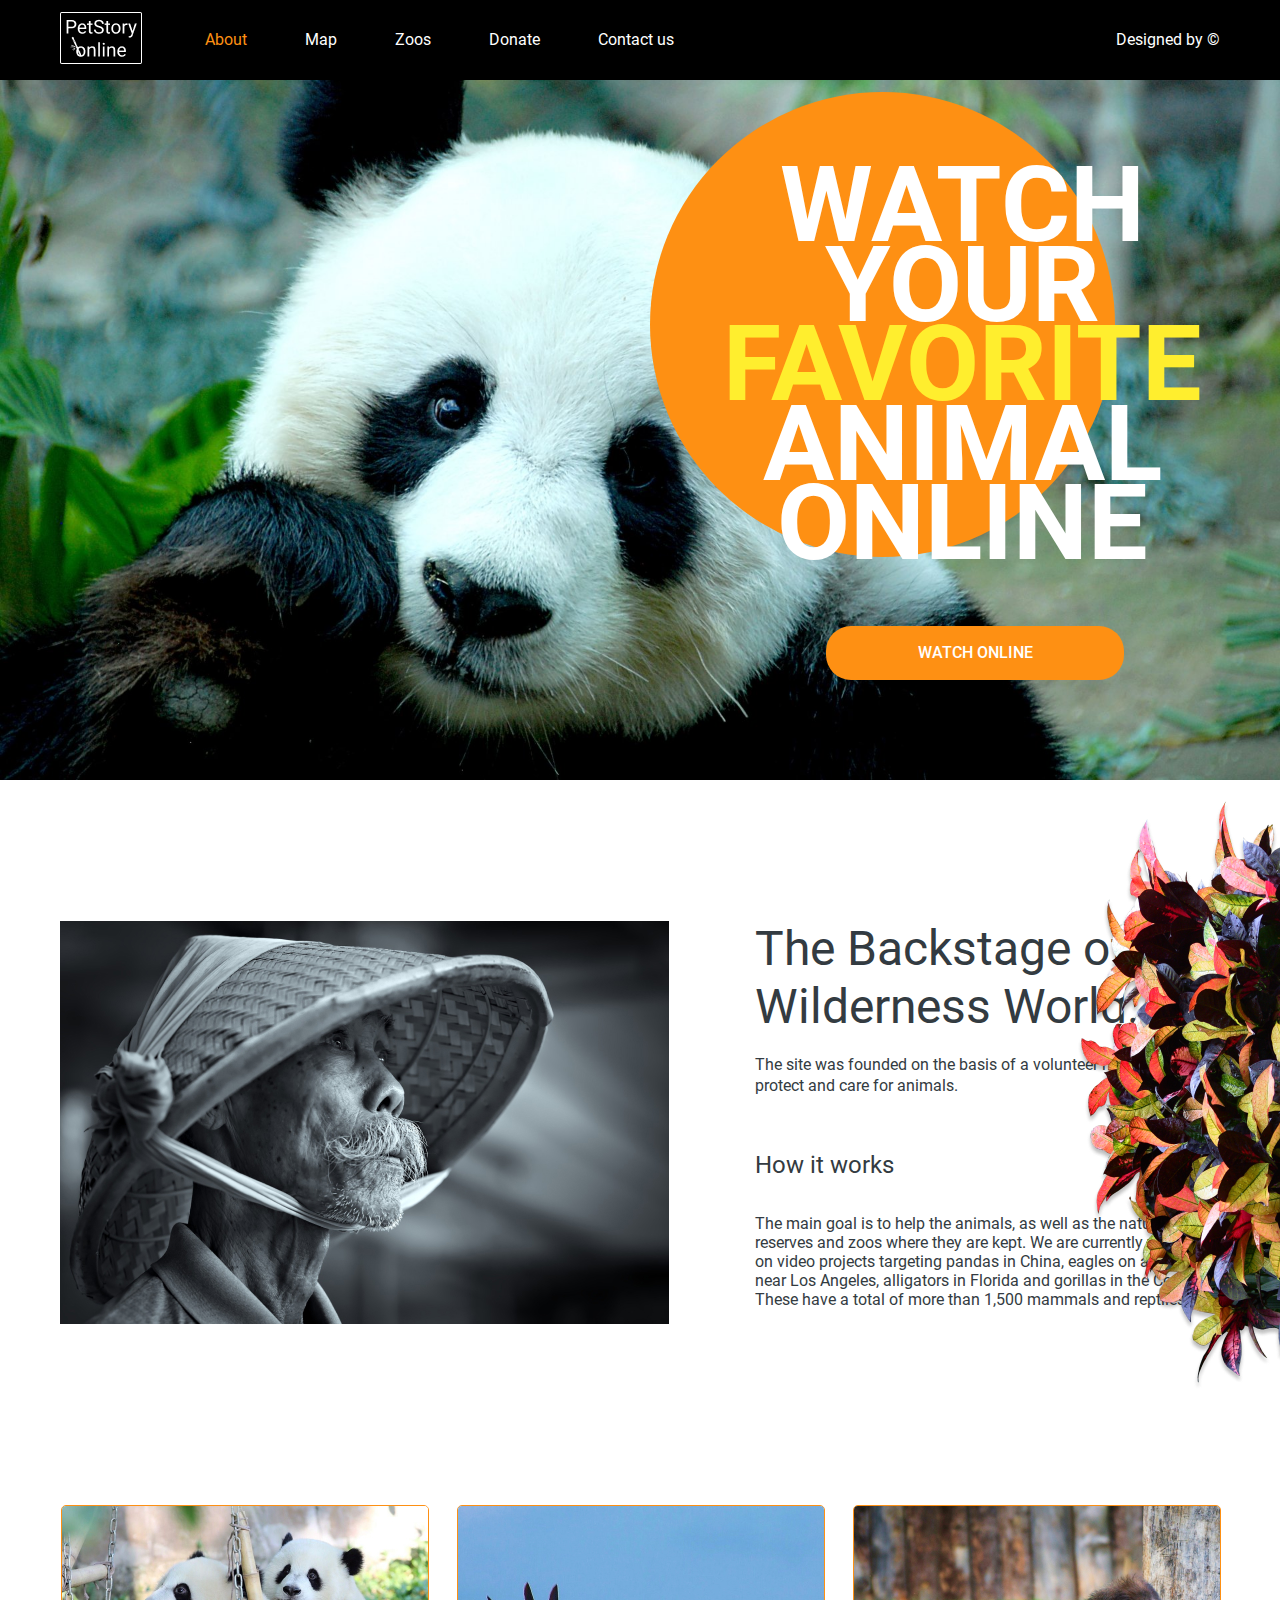
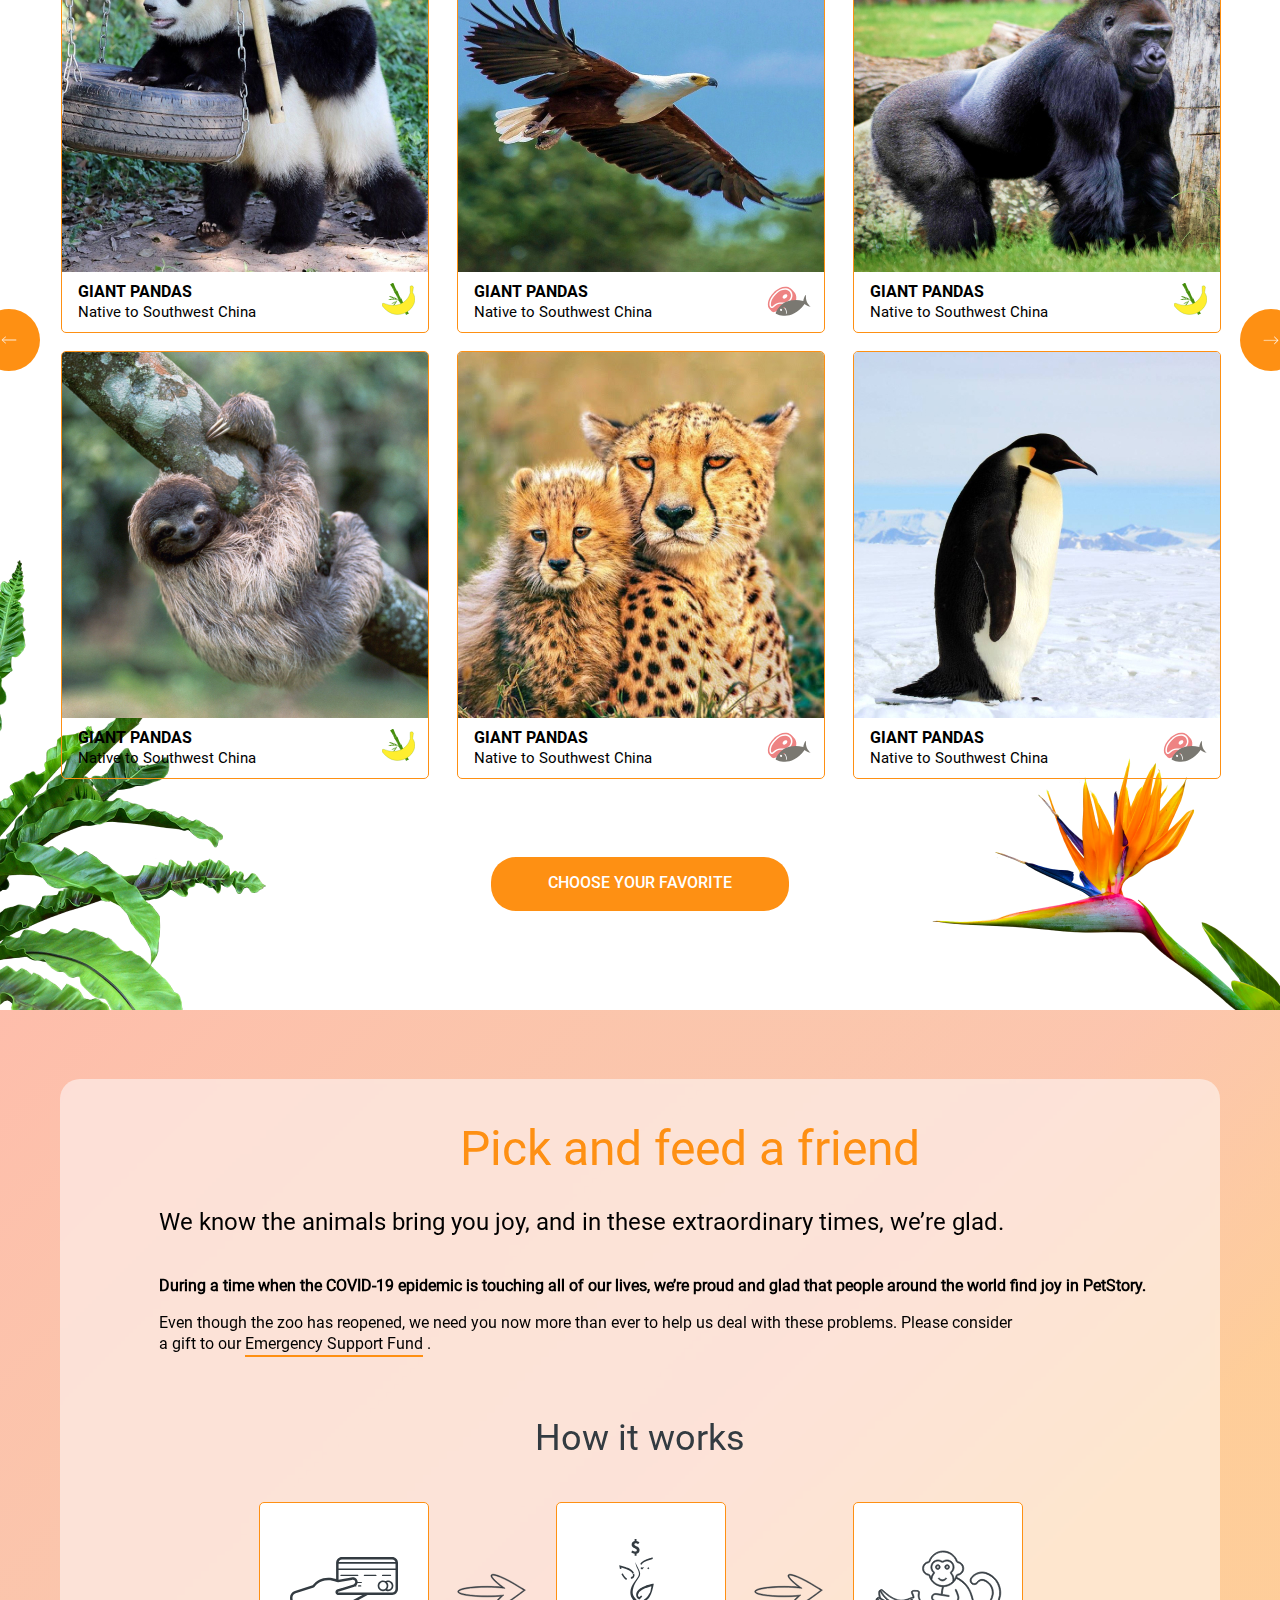
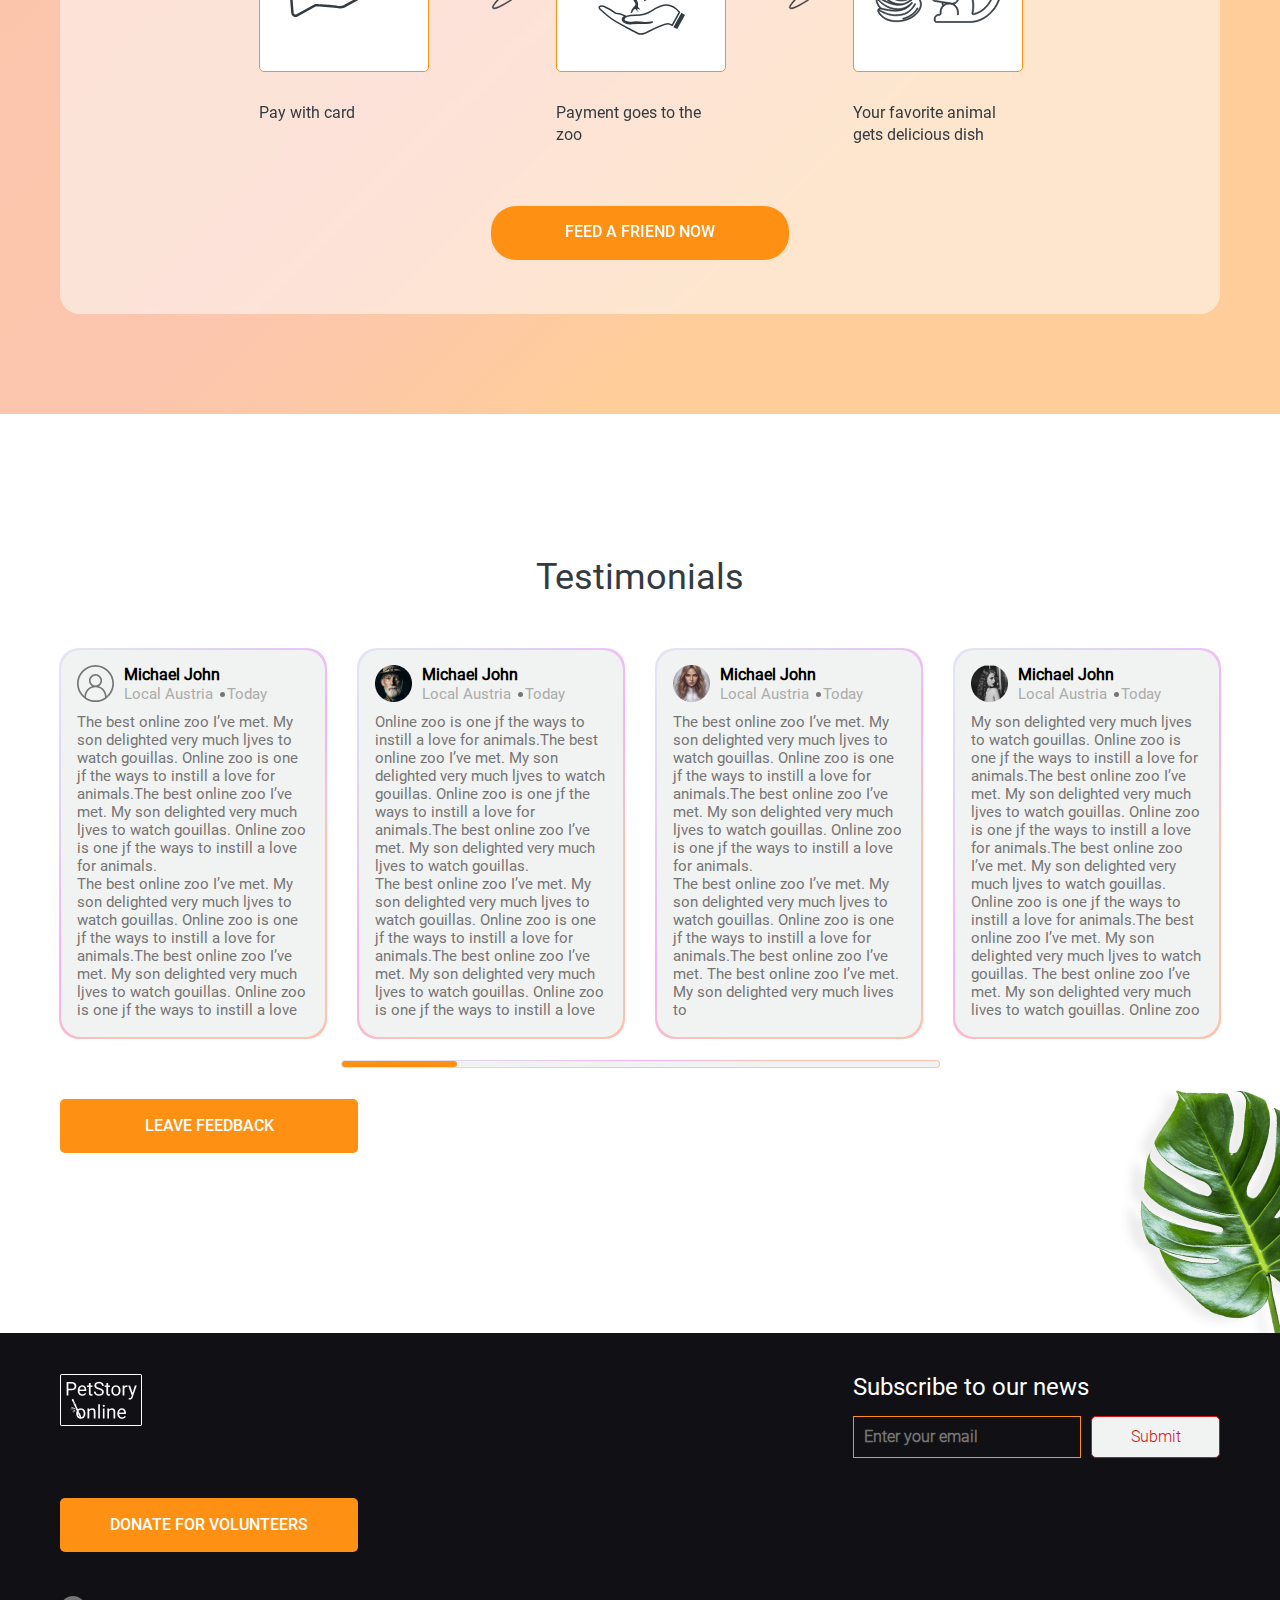
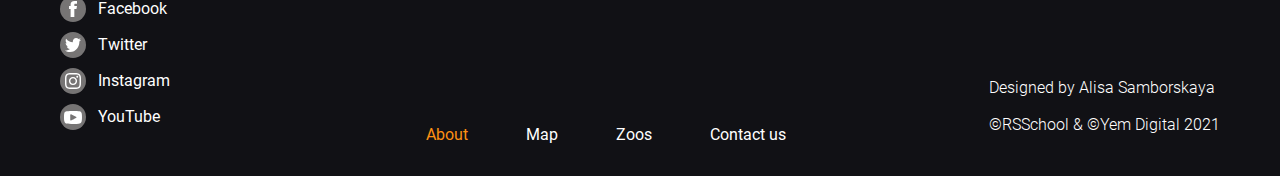
==== pages/main/index.html @ cd7fceb7 "feat: add donate page" ====
<!DOCTYPE html>
<html lang="en">
  <head>
    <meta charset="UTF-8" />
    <meta http-equiv="X-UA-Compatible" content="IE=edge" />
    <meta name="viewport" content="width=device-width, initial-scale=1.0" />
    <link rel="stylesheet" href="styles.css" />
    <link rel="icon" href="../../assets/icons/favicon.svg" />
    <title>Online Zoo</title>
  </head>
  <body>
    <header class="header">
      <div class="container header-container">
        <div class="logo">
          <a href="#">
            <img src="../../assets/icons/logo.png" alt="logo" />
          </a>
        </div>
        <nav class="nav">
          <ul class="nav-list">
            <li><a href="#" class="nav-link active-link">About</a></li>
            <li><a href="#" class="nav-link">Map</a></li>
            <li><a href="#" class="nav-link">Zoos</a></li>
            <li><a href="../donate/donate.html" class="nav-link">Donate</a></li>
            <li><a href="#" class="nav-link">Contact us</a></li>
          </ul>
        </nav>
        <div class="credits">Designed by ©</div>
      </div>
    </header>
    <main>
      <section class="intro-section">
        <div class="container intro-container">
          <div class="intro-block">
            <div class="intro-content">
              <div class="intro-circle"></div>
              <div class="intro-text">
                <h1 class="intro-h1">
                  watch your <span class="h1-span">favorite</span> animal online
                </h1>
              </div>
            </div>
            <button class="button round-button watch-button">
              watch online
            </button>
          </div>
        </div>
      </section>
      <section class="info-section">
        <img
          src="../../assets/images/backstage-flower-top-right.png"
          alt="flower"
          class="backstage-flower-top"
        />
        <img
          src="../../assets/images/backstage-flower-bot-left.png"
          alt="flower"
          class="backstage-flower-bot-l"
        />
        <img
          src="../../assets/images/backstage-flower-bot-right.png"
          alt="flower"
          class="backstage-flower-bot-r"
        />
        <div class="container info-container">
          <div class="backstage">
            <img
              src="../../assets/images/backstage-image.jpg"
              alt="old man"
              class="backstage-image"
            />
            <div class="backstage-text-block">
              <h2 class="backstage-h2">
                The Backstage of the Wilderness World.
              </h2>
              <p class="backstage-text">
                The site was founded on the basis of a volunteer movement to
                protect and care for animals.
              </p>
              <h3 class="backstage-h3">How it works</h3>
              <p>
                The main goal is to help the animals, as well as the nature
                reserves and zoos where they are kept. We are currently working
                on video projects targeting pandas in China, eagles on an island
                near Los Angeles, alligators in Florida and gorillas in the
                Congo. These have a total of more than 1,500 mammals and
                reptiles.
              </p>
            </div>
          </div>
          <div class="animals">
            <button class="button arrow-button arrow-left">
              <img
                src="../../assets/icons/arrow.svg"
                alt="arrow"
                class="arrow-icon"
              />
            </button>
            <button class="button arrow-button arrow-right">
              <img
                src="../../assets/icons/arrow.svg"
                alt="arrow"
                class="arrow-icon arrow-icon-reversed"
              />
            </button>
            <div class="animals-cards">
              <div class="animal-card">
                <img
                  src="../../assets/images/animals-pandas.jpg"
                  alt="pandas"
                  class="animal-card-image"
                />
                <div class="animal-card-content">
                  <div class="card-text">
                    <h4 class="card-h4">giant pandas</h4>
                    <p class="card-p">Native to Southwest China</p>
                  </div>
                  <img
                    src="../../assets/icons/banana-bamboo-icon.svg"
                    alt="banana icon"
                    class="card-icon"
                  />
                </div>
              </div>
              <div class="animal-card">
                <img
                  src="../../assets/images/animals-eagles.jpg"
                  alt="pandas"
                  class="animal-card-image"
                />
                <div class="animal-card-content">
                  <div class="card-text">
                    <h4 class="card-h4">giant pandas</h4>
                    <p class="card-p">Native to Southwest China</p>
                  </div>
                  <img
                    src="../../assets/icons/meet-fish-icon.svg"
                    alt="banana icon"
                    class="card-icon"
                  />
                </div>
              </div>
              <div class="animal-card">
                <img
                  src="../../assets/images/animals-gorillas.jpg"
                  alt="pandas"
                  class="animal-card-image"
                />
                <div class="animal-card-content">
                  <div class="card-text">
                    <h4 class="card-h4">giant pandas</h4>
                    <p class="card-p">Native to Southwest China</p>
                  </div>
                  <img
                    src="../../assets/icons/banana-bamboo-icon.svg"
                    alt="banana icon"
                    class="card-icon"
                  />
                </div>
              </div>
              <div class="animal-card">
                <img
                  src="../../assets/images/animals-sloth.jpg"
                  alt="pandas"
                  class="animal-card-image"
                />
                <div class="animal-card-content">
                  <div class="card-text">
                    <h4 class="card-h4">giant pandas</h4>
                    <p class="card-p">Native to Southwest China</p>
                  </div>
                  <img
                    src="../../assets/icons/banana-bamboo-icon.svg"
                    alt="banana icon"
                    class="card-icon"
                  />
                </div>
              </div>
              <div class="animal-card">
                <img
                  src="../../assets/images/animals-cheetahs.jpg"
                  alt="pandas"
                  class="animal-card-image"
                />
                <div class="animal-card-content">
                  <div class="card-text">
                    <h4 class="card-h4">giant pandas</h4>
                    <p class="card-p">Native to Southwest China</p>
                  </div>
                  <img
                    src="../../assets/icons/meet-fish-icon.svg"
                    alt="banana icon"
                    class="card-icon"
                  />
                </div>
              </div>
              <div class="animal-card">
                <img
                  src="../../assets/images/animals-penguins.jpg"
                  alt="pandas"
                  class="animal-card-image"
                />
                <div class="animal-card-content">
                  <div class="card-text">
                    <h4 class="card-h4">giant pandas</h4>
                    <p class="card-p">Native to Southwest China</p>
                  </div>
                  <img
                    src="../../assets/icons/meet-fish-icon.svg"
                    alt="banana icon"
                    class="card-icon"
                  />
                </div>
              </div>
            </div>
            <button class="button round-button">choose your favorite</button>
          </div>
        </div>
      </section>
      <section class="friend-section">
        <div class="container friend-container">
          <div class="friend-text-block">
            <h2 class="friend-h2">Pick and feed a friend</h2>
            <h3 class="friend-h4">
              We know the animals bring you joy, and in these extraordinary
              times, we’re glad.
            </h3>
            <p class="friend-p-bold">
              During a time when the COVID-19 epidemic is touching all of our
              lives, we’re proud and glad that people around the world find joy
              in PetStory.
            </p>
            <p class="friend-p">
              Even though the zoo has reopened, we need you now more than ever
              to help us deal with these problems. Please consider a gift to our
              <a href="../donate/donate.html" class="fund-link"
                ><span class="underline">Emergency Support Fund</span></a
              >
              .
            </p>
          </div>
          <div class="friend-works-block">
            <h3 class="friend-h3">How it works</h3>
            <div class="payment-cards">
              <div class="payment-card">
                <div class="icon-block">
                  <img
                    src="../../assets/icons/card-icon.svg"
                    alt="hand"
                    class="payment-icon"
                  />
                </div>
                <p class="payment-card-title">Pay with card</p>
              </div>
              <img
                src="../../assets/icons/payment-arrow.svg"
                alt="arrow"
                class="payment-arrow"
              />
              <div class="payment-card">
                <div class="icon-block">
                  <img
                    src="../../assets/icons/hand-icon.svg"
                    alt="hand"
                    class="payment-icon"
                  />
                </div>
                <p class="payment-card-title">Payment goes to the zoo</p>
              </div>
              <img
                src="../../assets/icons/payment-arrow.svg"
                alt="arrow"
                class="payment-arrow"
              />
              <div class="payment-card">
                <div class="icon-block">
                  <img
                    src="../../assets/icons/monkey-icon.svg"
                    alt="hand"
                    class="payment-icon"
                  />
                </div>
                <p class="payment-card-title">
                  Your favorite animal gets delicious dish
                </p>
              </div>
            </div>
            <a href="../donate/donate.html">
              <button class="button round-button friend-button">
                Feed a friend now
              </button>
            </a>
          </div>
        </div>
      </section>
      <section class="testimonials-section">
        <img src="../../assets/images/leave.png" alt="leave" class="leave-bg" />
        <div class="container testimonials-container">
          <h3 class="testimonials-h3">Testimonials</h3>
          <div class="testimonials-content">
            <div class="testimonials-cards">
              <div class="testimonial-card">
                <div class="card-inner-block">
                  <div class="card-title">
                    <img
                      src="../../assets/icons/user-icon.svg"
                      alt="user"
                      class="user-avatar"
                    />
                    <div class="user-info">
                      <h4 class="user-name">Michael John</h4>
                      <p class="user-desc">
                        Local Austria
                        <span class="dot"></span>
                        Today
                      </p>
                    </div>
                  </div>
                  <div class="user-text">
                    <p>
                      The best online zoo I’ve met. My son delighted very much
                      ljves to watch gouillas. Online zoo is one jf the ways to
                      instill a love for animals.The best online zoo I’ve met.
                      My son delighted very much ljves to watch gouillas. Online
                      zoo is one jf the ways to instill a love for animals.
                    </p>
                    <p>
                      The best online zoo I’ve met. My son delighted very much
                      ljves to watch gouillas. Online zoo is one jf the ways to
                      instill a love for animals.The best online zoo I’ve met.
                      My son delighted very much ljves to watch gouillas. Online
                      zoo is one jf the ways to instill a love
                    </p>
                  </div>
                </div>
              </div>
              <div class="testimonial-card">
                <div class="card-inner-block">
                  <div class="card-title">
                    <img
                      src="../../assets/images/user1.png"
                      alt="user"
                      class="user-avatar"
                    />
                    <div class="user-info">
                      <h4 class="user-name">Michael John</h4>
                      <p class="user-desc">
                        Local Austria
                        <span class="dot"></span>
                        Today
                      </p>
                    </div>
                  </div>
                  <div class="user-text">
                    <p>
                      Online zoo is one jf the ways to instill a love for
                      animals.The best online zoo I’ve met. My son delighted
                      very much ljves to watch gouillas. Online zoo is one jf
                      the ways to instill a love for animals.The best online zoo
                      I’ve met. My son delighted very much ljves to watch
                      gouillas.
                    </p>
                    <p>
                      The best online zoo I’ve met. My son delighted very much
                      ljves to watch gouillas. Online zoo is one jf the ways to
                      instill a love for animals.The best online zoo I’ve met.
                      My son delighted very much ljves to watch gouillas. Online
                      zoo is one jf the ways to instill a love
                    </p>
                  </div>
                </div>
              </div>
              <div class="testimonial-card">
                <div class="card-inner-block">
                  <div class="card-title">
                    <img
                      src="../../assets/images/user2.png"
                      alt="user"
                      class="user-avatar"
                    />
                    <div class="user-info">
                      <h4 class="user-name">Michael John</h4>
                      <p class="user-desc">
                        Local Austria
                        <span class="dot"></span>
                        Today
                      </p>
                    </div>
                  </div>
                  <div class="user-text">
                    <p>
                      The best online zoo I’ve met. My son delighted very much
                      ljves to watch gouillas. Online zoo is one jf the ways to
                      instill a love for animals.The best online zoo I’ve met.
                      My son delighted very much ljves to watch gouillas. Online
                      zoo is one jf the ways to instill a love for animals.
                    </p>
                    <p>
                      The best online zoo I’ve met. My son delighted very much
                      ljves to watch gouillas. Online zoo is one jf the ways to
                      instill a love for animals.The best online zoo I’ve met.
                      The best online zoo I’ve met. My son delighted very much
                      lives to
                    </p>
                  </div>
                </div>
              </div>
              <div class="testimonial-card">
                <div class="card-inner-block">
                  <div class="card-title">
                    <img
                      src="../../assets/images/user3.png"
                      alt="user"
                      class="user-avatar"
                    />
                    <div class="user-info">
                      <h4 class="user-name">Michael John</h4>
                      <p class="user-desc">
                        Local Austria
                        <span class="dot"></span>
                        Today
                      </p>
                    </div>
                  </div>
                  <div class="user-text">
                    <p>
                      My son delighted very much ljves to watch gouillas. Online
                      zoo is one jf the ways to instill a love for animals.The
                      best online zoo I’ve met. My son delighted very much ljves
                      to watch gouillas. Online zoo is one jf the ways to
                      instill a love for animals.The best online zoo I’ve met.
                      My son delighted very much ljves to watch gouillas. Online
                      zoo is one jf the ways to instill a love for animals.The
                      best online zoo I’ve met. My son delighted very much ljves
                      to watch gouillas. The best online zoo I’ve met. My son
                      delighted very much lives to watch gouillas. Online zoo
                    </p>
                  </div>
                </div>
              </div>
            </div>
            <div class="scroller">
              <div class="inner-scroller">
                <div class="pointer"></div>
              </div>
            </div>
            <button class="button button-square feedback-button">
              leave feedback
            </button>
          </div>
        </div>
      </section>
    </main>
    <footer class="footer">
      <div class="container footer-container">
        <div class="left">
          <div class="logo footer-logo">
            <a href="#">
              <img src="../../assets/icons/logo.png" alt="logo" />
            </a>
          </div>
          <a href="../donate/donate.html">
            <button class="button button-square donate-button">
              donate for volunteers
            </button>
          </a>
          <ul class="socials-list">
            <li>
              <a href="http://facebook.com" class="socials-link">
                <div class="icon-circle">
                  <img
                    src="../../assets/icons/fb-icon.svg"
                    alt="socials"
                    class="socials-icon"
                  />
                </div>
                Facebook
              </a>
            </li>
            <li>
              <a href="http://twitter.com" class="socials-link">
                <div class="icon-circle">
                  <img
                    src="../../assets/icons/twitter-icon.svg"
                    alt="socials"
                    class="socials-icon"
                  />
                </div>
                Twitter
              </a>
            </li>
            <li>
              <a href="http://instagram.com" class="socials-link">
                <div class="icon-circle">
                  <img
                    src="../../assets/icons/inst-icon.svg"
                    alt="socials"
                    class="socials-icon"
                  />
                </div>
                Instagram
              </a>
            </li>
            <li>
              <a href="http://youtube.com" class="socials-link">
                <div class="icon-circle">
                  <img
                    src="../../assets/icons/yt-icon.svg"
                    alt="socials"
                    class="socials-icon"
                  />
                </div>
                YouTube
              </a>
            </li>
          </ul>
        </div>
        <div class="center">
          <nav class="nav nav-footer">
            <ul class="nav-list nav-list-footer">
              <li><a href="#" class="nav-link active-link">About</a></li>
              <li><a href="#" class="nav-link">Map</a></li>
              <li><a href="#" class="nav-link">Zoos</a></li>
              <li><a href="#" class="nav-link">Contact us</a></li>
            </ul>
          </nav>
        </div>
        <div class="right">
          <div class="subscribe">
            <h3 class="subscribe-h3">Subscribe to our news</h3>
            <div class="form">
              <input
                type="email"
                class="subscribe-input"
                placeholder="Enter your email"
              />
              <button class="button button-square submit-button form-mistake">
                submit
              </button>
            </div>
          </div>
          <div class="designed-by">
            <p>Designed by Alisa Samborskaya</p>
            <p>©RSSchool & ©Yem Digital 2021</p>
          </div>
        </div>
      </div>
    </footer>
    <script src="script.js"></script>
  </body>
</html>
---- pages/main/styles.css ----
@font-face {
  font-family: r-regular;
  src: url("../../assets/fonts/Roboto-Regular.ttf"); }
@font-face {
  font-family: r-bold;
  src: url("../../assets/fonts/Roboto-Bold.ttf"); }
@font-face {
  font-family: r-medium;
  src: url("../../assets/fonts/Roboto-Medium.ttf"); }
@font-face {
  font-family: r-light;
  src: url("../../assets/fonts/Roboto-Light.ttf"); }
html,
body {
  scroll-behavior: smooth;
  margin: 0; }

.container {
  max-width: 1160px;
  margin: 0 auto; }

.button {
  text-transform: uppercase;
  background-color: #fe9013;
  font-family: r-medium;
  font-size: 16px;
  line-height: 140%;
  font-weight: 500;
  color: #ffffff;
  border: none;
  transition: 0.5s ease; }
  .button:hover {
    background-color: #e47209;
    cursor: pointer; }
  .button:active {
    background-color: #4b9200; }

.round-button,
.button-square {
  width: 298px;
  height: 54px;
  border-radius: 25px; }

.arrow-button {
  border-radius: 50%;
  width: 62px;
  height: 62px;
  position: absolute; }

.button-square {
  border-radius: 5px; }

.header {
  background-color: #000000;
  height: 80px;
  width: 100%; }

.header-container {
  height: 100%;
  display: flex;
  align-items: center; }

.nav {
  flex: 1; }

.nav-list {
  display: flex;
  list-style: none;
  margin: 0;
  gap: 58px;
  padding-left: 63px; }

.nav-link,
.credits {
  display: block;
  color: #ffffff;
  font-family: r-regular;
  text-decoration: none;
  font-size: 16px;
  font-weight: 500;
  line-height: 140%;
  transition: 0.5s ease; }
  .nav-link:hover,
  .credits:hover {
    color: #fe9013;
    cursor: pointer; }

.active-link {
  color: #fe9013; }

.logo:hover {
  filter: invert(61%) sepia(22%) saturate(2347%) hue-rotate(350deg) brightness(101%) contrast(99%); }

.intro-section {
  background-image: url("../../assets/images/panda-intro.jpg");
  background-repeat: no-repeat;
  background-size: cover;
  background-position: center; }

.intro-container {
  height: 700px;
  display: flex;
  justify-content: flex-end; }

.intro-h1 {
  font-family: r-bold;
  font-size: 106px;
  font-weight: 700;
  line-height: 75%;
  color: #ffffff;
  margin: 0; }

.intro-block {
  margin-top: 12px;
  margin-right: 96px; }

.intro-content {
  position: relative; }

.intro-circle {
  width: 465px;
  height: 465px;
  border-radius: 50%;
  background-color: #fe9013; }

.intro-text {
  position: absolute;
  top: 74px;
  left: 73px;
  max-width: 500px;
  text-align: center;
  text-transform: uppercase; }

.h1-span {
  color: #ffee2e; }

.watch-button {
  margin-top: 69px;
  margin-left: 176px; }

.info-section {
  min-height: 1830px;
  position: relative; }

.info-container {
  padding-top: 140px; }

.backstage-flower-top {
  position: absolute;
  top: 10px;
  right: 0; }

.backstage-flower-bot-l {
  position: absolute;
  bottom: 0;
  left: 0; }

.backstage-flower-bot-r {
  position: absolute;
  bottom: 0;
  right: 0; }

.backstage {
  display: flex;
  justify-content: space-between;
  align-items: center; }

.backstage-image {
  width: 609px;
  height: 403px; }

.backstage-text-block {
  max-width: 465px;
  color: #333b41;
  font-weight: 400;
  font-family: r-regular; }
  .backstage-text-block h2, .backstage-text-block h3 {
    font-weight: 400; }

.backstage-h2 {
  line-height: 120%;
  font-size: 48px;
  margin-bottom: 20px;
  margin-top: 0; }

.backstage-h3 {
  font-size: 24px;
  line-height: 120%;
  margin-top: 54px;
  margin-bottom: 34px; }

.backstage-text {
  font-size: 16px;
  line-height: 140%; }
  .backstage-text:first-of-type {
    line-height: 130%; }

.animals {
  margin-top: 180px;
  display: flex;
  flex-direction: column;
  align-items: center;
  gap: 80px;
  position: relative; }

.arrow-icon {
  width: 16px; }

.arrow-left {
  top: 404px;
  left: 0;
  margin-left: -82px; }

.arrow-right {
  top: 404px;
  right: 0;
  margin-right: -82px; }

.arrow-icon-reversed {
  transform: rotate(180deg); }

.animals-cards {
  display: grid;
  grid-template-columns: repeat(3, 366px);
  grid-template-rows: repeat(2, 426px);
  gap: 20px 30px; }

.animal-card {
  width: 366px;
  height: 426px;
  border: 1px solid #fe9013;
  border-radius: 5px;
  overflow: hidden; }

.animal-card-content {
  display: flex;
  justify-content: space-between;
  margin: 5px 13px auto 16px; }

.card-text {
  font-family: r-regular;
  color: #000000; }

.card-h4 {
  text-transform: uppercase;
  font-size: 16px;
  font-weight: 500;
  line-height: 140%;
  margin: 0;
  font-family: r-bold; }

.card-p {
  margin: 0;
  font-size: 15px;
  font-weight: 300;
  line-height: 120%; }

.friend-section {
  min-height: 1004px;
  background: linear-gradient(315.75deg, rgba(254, 210, 144, 0.7) 30.06%, #febdab 100.95%, rgba(254, 210, 144, 0.7) 106.36%), linear-gradient(315.75deg, rgba(254, 189, 171, 0.74) 30.06%, rgba(243, 169, 248, 0.66) 50.74%, #e0d8f0 80.49%, #eaf7fe 127.9%, #eaf7fe 149.54%), linear-gradient(315.75deg, rgba(254, 189, 171, 0.74) 30.06%, rgba(243, 169, 248, 0.66) 50.74%, #e0d8f0 80.49%, #eaf7fe 127.9%, #eaf7fe 149.54%);
  padding-top: 69px;
  box-sizing: border-box; }

.friend-container {
  height: 835px;
  background: rgba(253, 253, 255, 0.52);
  backdrop-filter: blur(2px);
  border-radius: 20px; }

.friend-text-block {
  padding-left: 99px;
  padding-top: 41px;
  font-family: r-regular; }

.friend-h2 {
  text-align: center;
  color: #fe9013;
  font-weight: 400;
  font-size: 48px;
  line-height: 120%;
  margin: 0; }

.friend-h3 {
  color: #333b41;
  font-size: 36px;
  line-height: 130%;
  font-weight: 500;
  text-align: center;
  margin-top: 0;
  margin-bottom: 40px; }

.friend-h4 {
  color: #000000;
  font-size: 24px;
  line-height: 120%;
  font-weight: 400;
  margin-top: 30px; }

.friend-p {
  font-weight: 400;
  font-size: 16px;
  line-height: 130%;
  margin-top: 10px;
  max-width: 863px; }

.friend-p-bold {
  font-weight: 600;
  font-size: 16px;
  line-height: 130%;
  margin-top: 40px; }

.fund-link {
  text-decoration: none;
  color: #000000; }

.underline {
  text-decoration: none;
  position: relative; }

.underline:after {
  position: absolute;
  content: "";
  height: 2px;
  bottom: -4px;
  margin: 0 auto;
  left: 0;
  right: 0;
  width: 100%;
  background: #fe9013; }

.friend-works-block {
  font-family: r-regular;
  margin-top: 60px;
  display: flex;
  flex-direction: column;
  align-items: center; }

.payment-cards {
  display: flex;
  gap: 30px;
  max-width: 764px;
  justify-content: space-between; }

.payment-card {
  width: 168px;
  height: 244px; }

.icon-block {
  width: 168px;
  height: 168px;
  background-color: #ffffff;
  border: 1px solid #fe9013;
  border-radius: 5px;
  display: flex;
  align-items: center;
  justify-content: center; }

.payment-card-title {
  font-family: r-regular;
  font-size: 16px;
  font-weight: 400;
  line-height: 140%;
  color: #333b41;
  margin-top: 30px; }

.payment-arrow {
  width: 69px;
  margin-top: -65px; }

.friend-button {
  margin-top: 60px; }

.testimonials-section {
  min-height: 919px;
  box-sizing: border-box;
  position: relative;
  overflow: hidden; }

.leave-bg {
  position: absolute;
  bottom: -125px;
  right: 0; }

.testimonials-h3 {
  font-family: r-regular;
  font-size: 36px;
  font-weight: 500;
  line-height: 130%;
  color: #333b41;
  text-align: center;
  margin: 0;
  padding-top: 140px; }

.testimonials-content {
  margin-top: 47px;
  display: flex;
  flex-direction: column;
  align-items: center; }

.testimonials-cards {
  display: flex;
  gap: 30px; }

.testimonial-card {
  width: 268px;
  height: 391px;
  background: linear-gradient(315.75deg, rgba(254, 189, 171, 0.74) 30.06%, rgba(243, 169, 248, 0.66) 50.74%, #e0d8f0 80.49%, #eaf7fe 127.9%, #eaf7fe 149.54%), linear-gradient(315.75deg, rgba(254, 189, 171, 0.74) 30.06%, rgba(243, 169, 248, 0.66) 50.74%, #e0d8f0 80.49%, #eaf7fe 127.9%, #eaf7fe 149.54%);
  border-radius: 20px;
  padding: 2px;
  box-sizing: border-box; }

.card-inner-block {
  background-color: #f1f3f2;
  width: 100%;
  height: 100%;
  border-radius: 20px;
  box-sizing: border-box; }

.card-title {
  display: flex;
  gap: 10px;
  padding-left: 16px;
  padding-top: 15px; }

.user-avatar {
  width: 37px;
  height: 37px; }

.user-name {
  margin: 0;
  font-weight: 600;
  font-size: 16px;
  line-height: 120%;
  color: #000000;
  font-family: r-regular; }

.user-desc {
  font-weight: 300;
  font-size: 15px;
  line-height: 120%;
  font-family: r-regular;
  color: #ababab;
  margin-top: 1px;
  margin-bottom: 0; }

.dot {
  text-decoration: none;
  position: relative;
  padding: 0 5px; }

.dot::after {
  position: absolute;
  content: "";
  height: 5px;
  width: 5px;
  top: 7px;
  border-radius: 50%;
  margin: 0 auto;
  left: 0;
  right: 0;
  background: #767474; }

.user-text {
  margin: 10px 15px auto 16px;
  font-family: r-regular;
  font-weight: 300;
  font-size: 15px;
  line-height: 120%;
  color: #767474; }
  .user-text p {
    margin: 0; }

.scroller {
  margin-top: 21px;
  width: 599px;
  height: 8px;
  box-sizing: border-box;
  background: linear-gradient(315.75deg, rgba(254, 189, 171, 0.74) 30.06%, rgba(243, 169, 248, 0.66) 50.74%, #e0d8f0 80.49%, #eaf7fe 127.9%, #eaf7fe 149.54%), linear-gradient(315.75deg, rgba(254, 189, 171, 0.74) 30.06%, rgba(243, 169, 248, 0.66) 50.74%, #e0d8f0 80.49%, #eaf7fe 127.9%, #eaf7fe 149.54%);
  padding: 1px;
  border-radius: 5px; }

.inner-scroller {
  width: 100%;
  height: 100%;
  background-color: #f1f3f2;
  border-radius: 5px; }

.pointer {
  width: 115px;
  height: 6px;
  background-color: #fe9013;
  border-radius: 5px; }

.feedback-button {
  align-self: flex-start;
  margin-top: 31px; }

.footer {
  min-height: 443px;
  background-color: #111115; }

.footer-container {
  display: flex;
  justify-content: space-between; }

.footer-logo {
  margin-top: 41px; }

.socials-list {
  margin-top: 44px;
  padding-left: 0;
  list-style: none; }
  .socials-list li {
    margin-bottom: 10px; }

.icon-circle {
  background-color: #767474;
  width: 26px;
  height: 26px;
  border-radius: 50%;
  display: flex;
  align-items: center;
  justify-content: center;
  margin-right: 12px; }

.socials-link {
  text-decoration: none;
  font-family: r-regular;
  color: #ffffff;
  font-size: 16px;
  font-weight: 400;
  line-height: 140%;
  display: flex;
  align-items: center;
  transition: 0.5s ease; }
  .socials-link:hover {
    color: #fe9013; }

.donate-button {
  margin-top: 68px; }

.center {
  display: flex;
  align-items: flex-end; }

.nav-list-footer {
  padding: 0; }

.right {
  display: flex;
  flex-direction: column;
  justify-content: space-between; }

.subscribe {
  justify-self: flex-start; }

.subscribe {
  display: flex;
  flex-direction: column;
  font-family: r-regular; }

.subscribe-h3 {
  color: #ffffff;
  font-weight: 400;
  font-size: 24px;
  line-height: 120%;
  margin-bottom: 14px;
  margin-top: 40px; }

.form {
  display: flex;
  align-items: center;
  gap: 10px; }

.submit-button {
  width: 129px;
  height: 42px;
  border: 1px solid #333b41;
  background-color: #f1f3f2;
  color: #000000;
  text-transform: capitalize;
  font-weight: 500;
  font-family: r-light; }
  .submit-button:active {
    border-color: #4b9200;
    color: #4b9200; }
  .submit-button:hover {
    background-color: #f1f3f2; }

.form-mistake {
  border-color: #d31414;
  color: #d31414; }

.subscribe-input {
  background: transparent;
  border-style: none;
  border: 1px solid #fe9013;
  width: 228px;
  height: 42px;
  font-family: r-light;
  font-size: 16px;
  line-height: 140%;
  color: #bdbdbd;
  font-weight: 700;
  padding: 10px;
  box-sizing: border-box; }

.designed-by {
  align-self: flex-end;
  font-family: r-light;
  color: #ffffff;
  font-weight: 100;
  font-size: 16px;
  line-height: 130%; }
  .designed-by p {
    margin-bottom: 10px; }

/*# sourceMappingURL=styles.css.map */
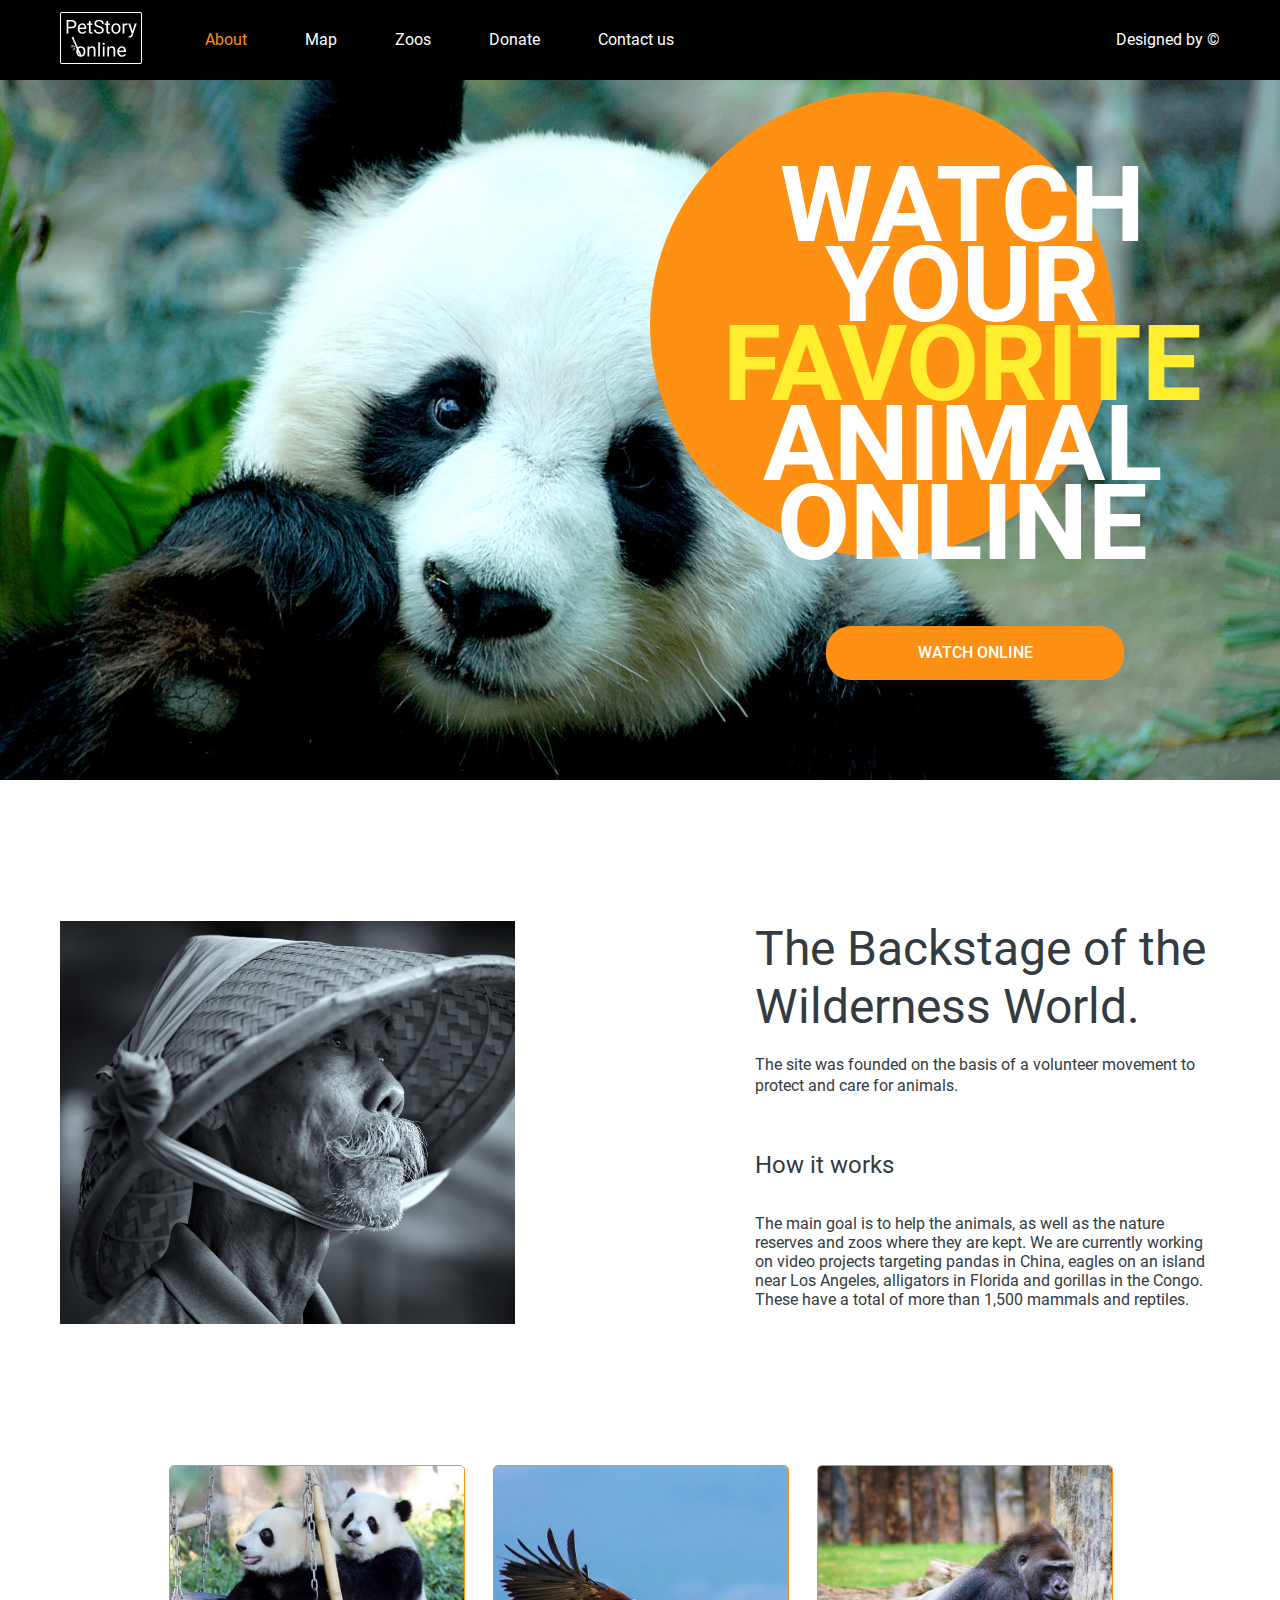
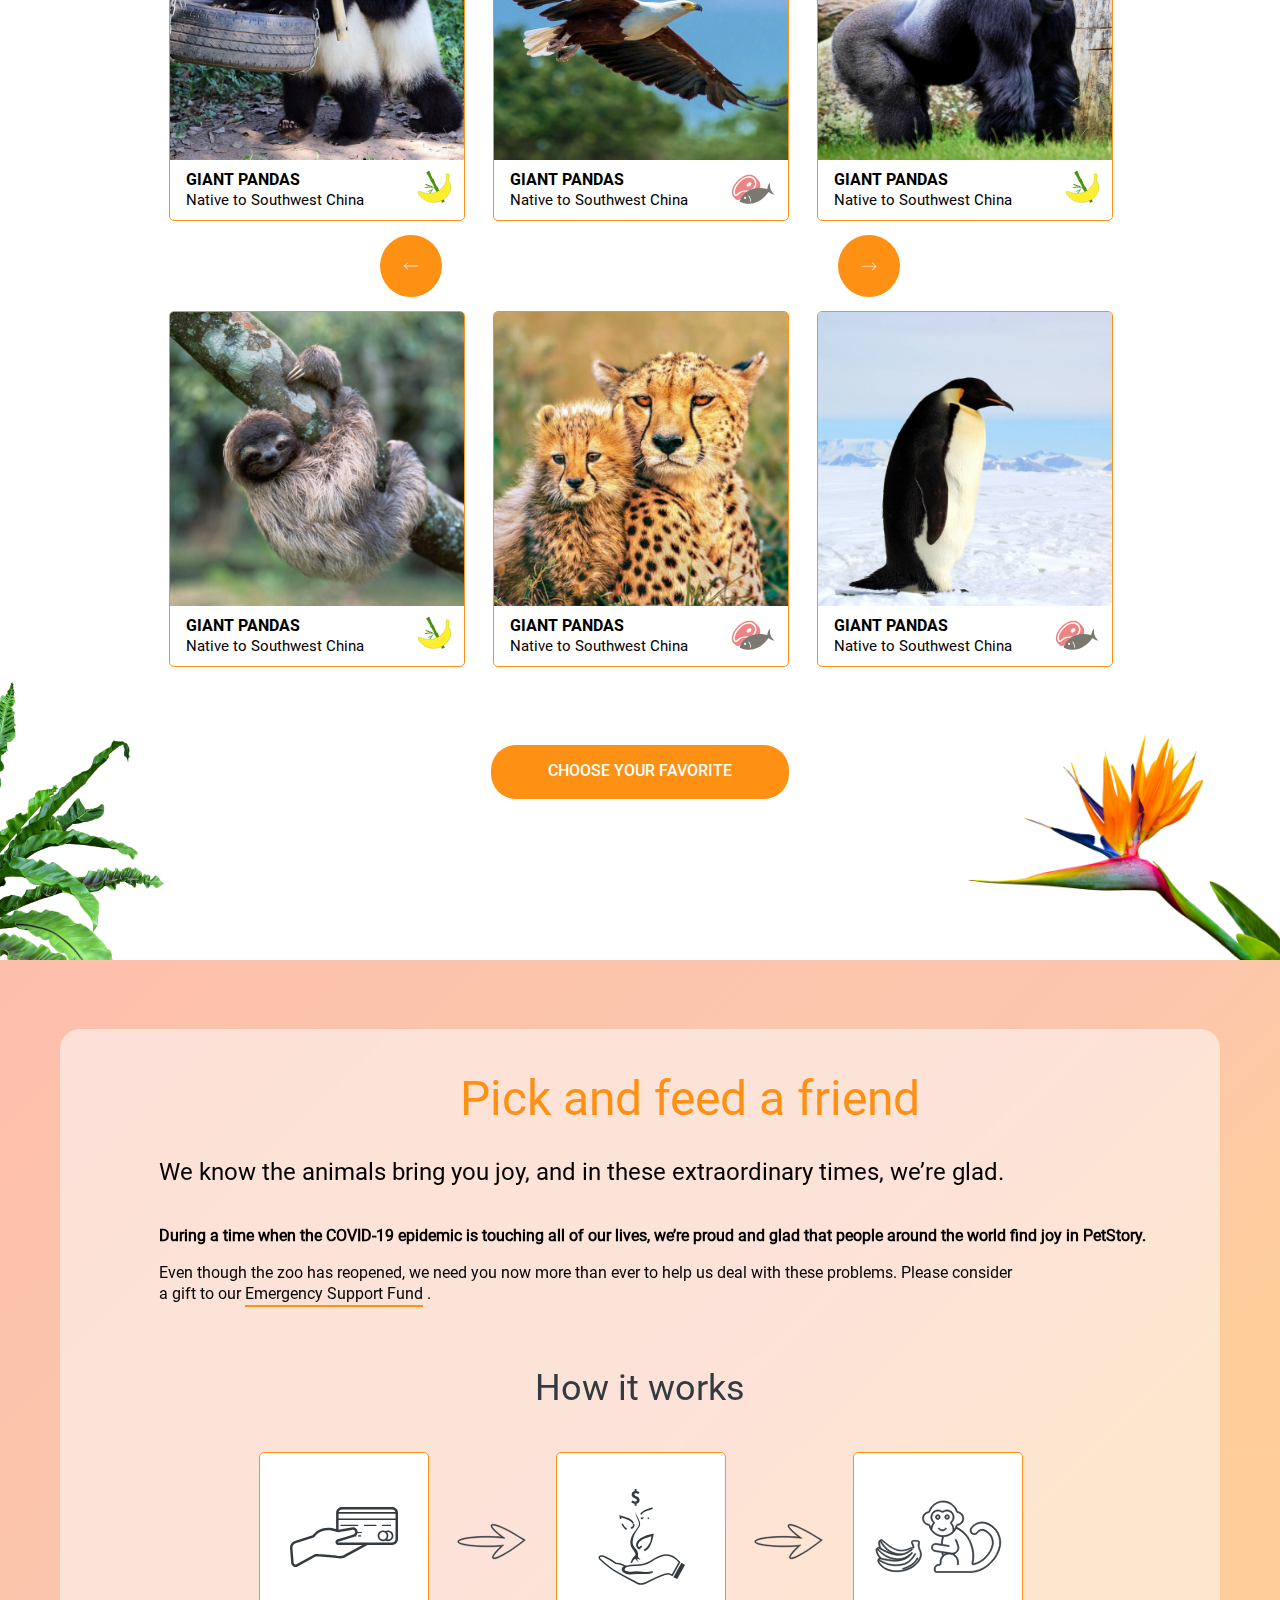
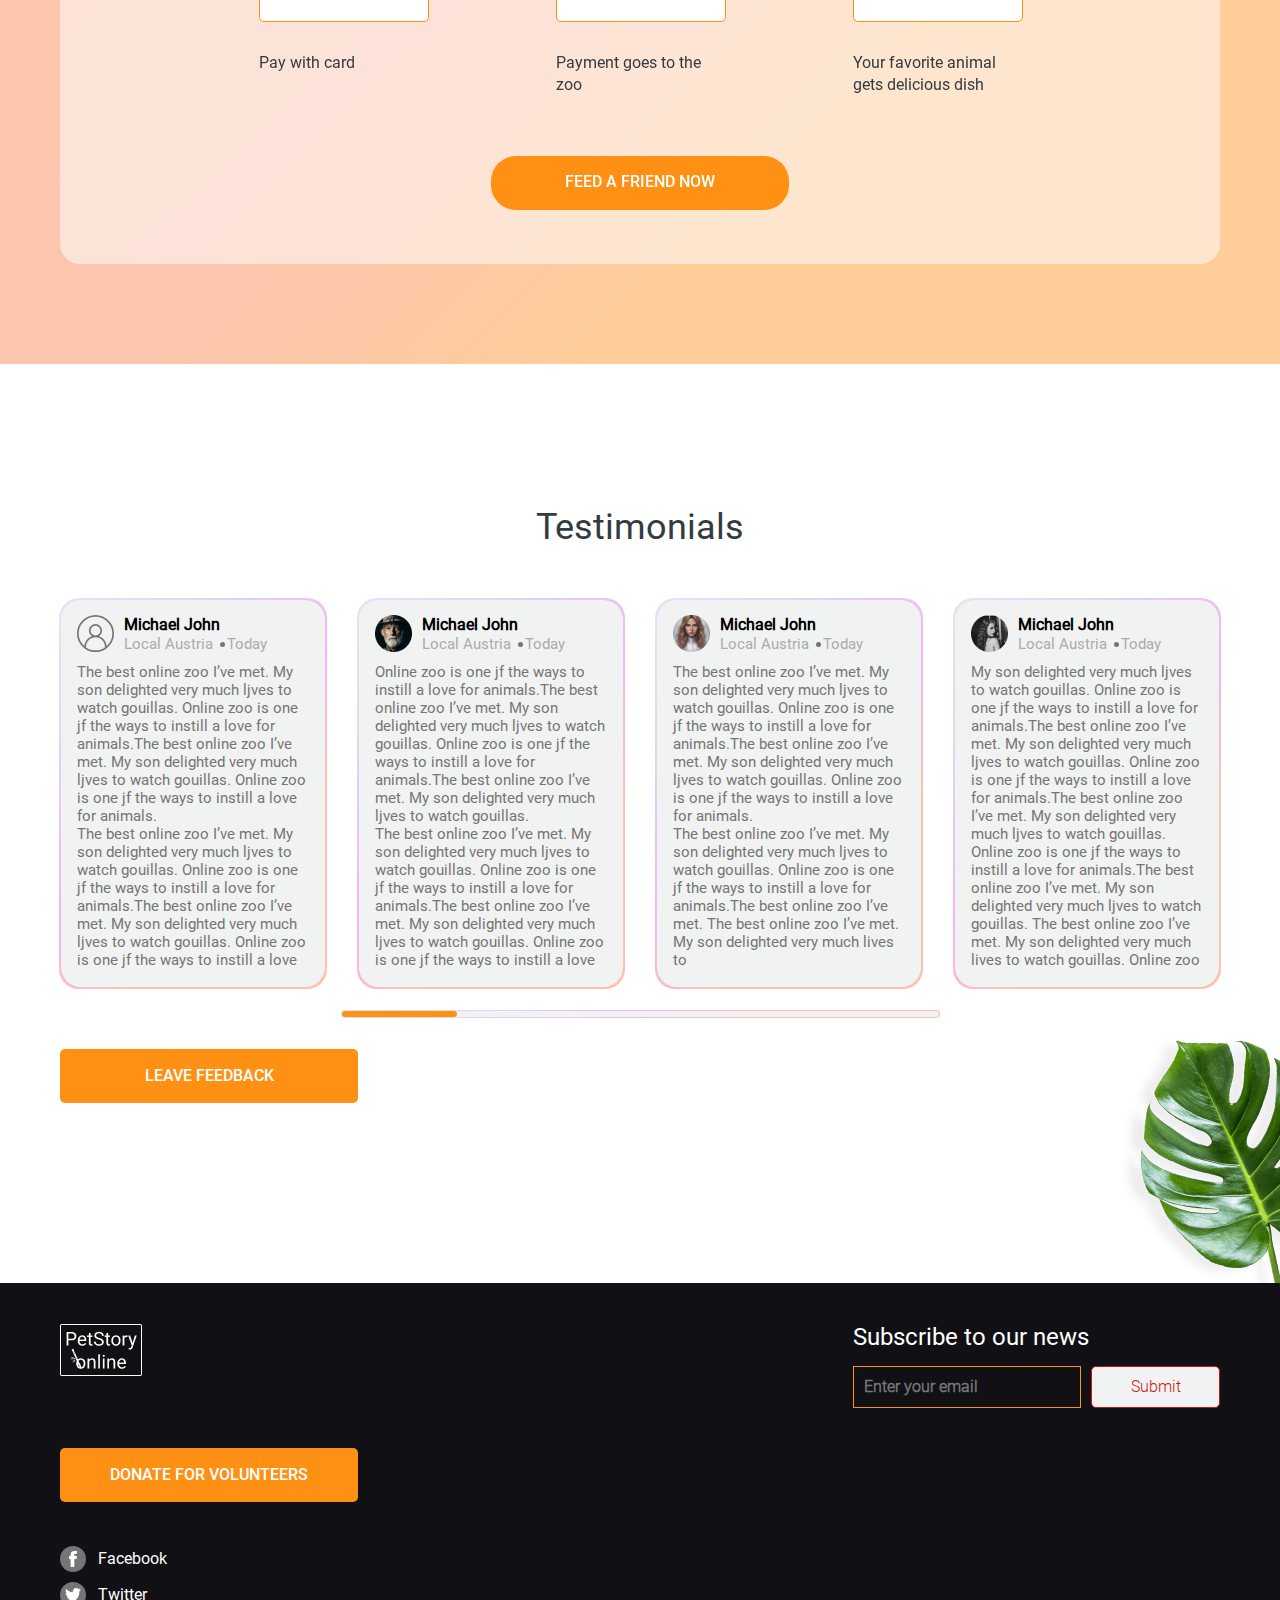
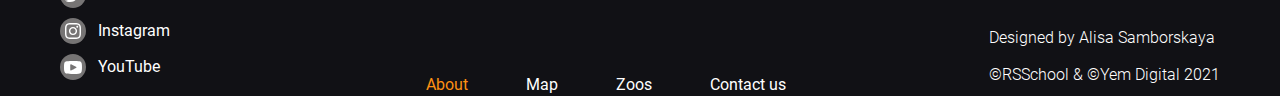
==== commit 88926d1e: "feat: add 1000px,640px for main page" ====
--- a/pages/main/index.html
+++ b/pages/main/index.html
@@ -16,7 +16,7 @@
             <img src="../../assets/icons/logo.png" alt="logo" />
           </a>
         </div>
-        <nav class="nav">
+        <nav class="nav nav-header">
           <ul class="nav-list">
             <li><a href="#" class="nav-link active-link">About</a></li>
             <li><a href="#" class="nav-link">Map</a></li>
@@ -25,6 +25,7 @@
             <li><a href="#" class="nav-link">Contact us</a></li>
           </ul>
         </nav>
+        <div class="burger-menu"></div>
         <div class="credits">Designed by ©</div>
       </div>
     </header>
@@ -64,11 +65,7 @@
         />
         <div class="container info-container">
           <div class="backstage">
-            <img
-              src="../../assets/images/backstage-image.jpg"
-              alt="old man"
-              class="backstage-image"
-            />
+            <div class="backstage-image-block"></div>
             <div class="backstage-text-block">
               <h2 class="backstage-h2">
                 The Backstage of the Wilderness World.
@@ -257,6 +254,11 @@
                 alt="arrow"
                 class="payment-arrow"
               />
+              <img
+                src="../../assets/images/round-arrow.png"
+                alt="arrow"
+                class="payment-round-arrow first-arrow"
+              />
               <div class="payment-card">
                 <div class="icon-block">
                   <img
@@ -271,6 +273,11 @@
                 src="../../assets/icons/payment-arrow.svg"
                 alt="arrow"
                 class="payment-arrow"
+              />
+              <img
+                src="../../assets/images/round-arrow.png"
+                alt="arrow"
+                class="payment-round-arrow"
               />
               <div class="payment-card">
                 <div class="icon-block">
@@ -459,7 +466,7 @@
               <img src="../../assets/icons/logo.png" alt="logo" />
             </a>
           </div>
-          <a href="../donate/donate.html">
+          <a href="../donate/donate.html" class="footer-donate-link">
             <button class="button button-square donate-button">
               donate for volunteers
             </button>
@@ -474,7 +481,7 @@
                     class="socials-icon"
                   />
                 </div>
-                Facebook
+                <span>Facebook</span>
               </a>
             </li>
             <li>
@@ -486,7 +493,7 @@
                     class="socials-icon"
                   />
                 </div>
-                Twitter
+                <span>Twitter</span>
               </a>
             </li>
             <li>
@@ -498,7 +505,7 @@
                     class="socials-icon"
                   />
                 </div>
-                Instagram
+                <span>Instagram</span>
               </a>
             </li>
             <li>
@@ -510,7 +517,7 @@
                     class="socials-icon"
                   />
                 </div>
-                YouTube
+                <span>YouTube</span>
               </a>
             </li>
           </ul>
--- a/pages/main/styles.css
+++ b/pages/main/styles.css
@@ -68,6 +68,7 @@
   list-style: none;
   margin: 0;
   gap: 58px;
+  white-space: nowrap;
   padding-left: 63px; }
 
 .nav-link,
@@ -91,6 +92,39 @@
 .logo:hover {
   filter: invert(61%) sepia(22%) saturate(2347%) hue-rotate(350deg) brightness(101%) contrast(99%); }
 
+.burger-menu {
+  display: none;
+  background: transparent;
+  z-index: 100;
+  position: relative;
+  height: 22px;
+  width: 30px; }
+  .burger-menu:before, .burger-menu:after {
+    background: #ffffff;
+    backface-visibility: hidden;
+    content: "";
+    height: 2px;
+    left: 0;
+    transition: 0.75s;
+    width: 30px; }
+  .burger-menu:before {
+    box-shadow: #ffffff 0 10px 0 0;
+    position: absolute;
+    top: 0; }
+  .burger-menu:after {
+    position: absolute;
+    top: calc(100% - 2px); }
+  .burger-menu:hover {
+    cursor: pointer; }
+
+.cross:before {
+  box-shadow: transparent 0 0 0 0;
+  top: 50%;
+  transform: rotate(225deg); }
+.cross:after {
+  top: 50%;
+  transform: rotate(315deg); }
+
 .intro-section {
   background-image: url("../../assets/images/panda-intro.jpg");
   background-repeat: no-repeat;
@@ -165,9 +199,10 @@
   justify-content: space-between;
   align-items: center; }
 
-.backstage-image {
+.backstage-image-block {
   width: 609px;
-  height: 403px; }
+  height: 403px;
+  background-image: url(../../assets/images/backstage-image.jpg); }
 
 .backstage-text-block {
   max-width: 465px;
@@ -339,7 +374,8 @@
   display: flex;
   gap: 30px;
   max-width: 764px;
-  justify-content: space-between; }
+  justify-content: space-between;
+  position: relative; }
 
 .payment-card {
   width: 168px;
@@ -366,6 +402,16 @@
 .payment-arrow {
   width: 69px;
   margin-top: -65px; }
+
+.payment-round-arrow {
+  display: none;
+  position: absolute;
+  top: -12px; }
+  .payment-round-arrow:last-of-type {
+    left: 348px; }
+
+.first-arrow {
+  left: 137px; }
 
 .friend-button {
   margin-top: 60px; }
@@ -496,7 +542,7 @@
   margin-top: 31px; }
 
 .footer {
-  min-height: 443px;
+  max-height: 443px;
   background-color: #111115; }
 
 .footer-container {
@@ -615,4 +661,336 @@
   .designed-by p {
     margin-bottom: 10px; }
 
+@media (max-width: 1520px) {
+  .backstage-flower-top {
+    display: none; }
+
+  .backstage-flower-bot-l {
+    width: 220px; }
+
+  .backstage-flower-bot-r {
+    width: 330px; } }
+@media (max-width: 1490px) {
+  .info-section {
+    min-height: 1780px; }
+
+  .backstage-flower-bot-l {
+    width: 180px; }
+
+  .animals {
+    margin-top: 140px; }
+
+  .animals-cards {
+    gap: 92px 30px;
+    grid-template-columns: repeat(3, 294px);
+    grid-template-rows: repeat(2, 354px); }
+
+  .animal-card {
+    width: 294px;
+    height: 354px; }
+
+  .animal-card-image {
+    width: 294px; }
+
+  .arrow-left,
+  .arrow-right {
+    top: 370px;
+    margin: 0; }
+
+  .arrow-left {
+    left: 320px; }
+
+  .arrow-right {
+    right: 320px; } }
+@media (max-width: 1420px) {
+  .image-block {
+    width: 455px;
+    height: 408px;
+    overflow: hidden; }
+
+  .backstage-image-block {
+    width: 455px; } }
+@media (max-width: 1220px) {
+  .container {
+    max-width: 940px; }
+
+  .header-container {
+    margin: auto 30px; }
+
+  .friend-container {
+    min-height: 796px;
+    max-width: 940px; }
+
+  .friend-h4 {
+    margin-top: 20px; }
+
+  .friend-p-bold {
+    margin-top: 20px; }
+
+  .friend-works-block {
+    margin-top: 40px; }
+
+  .testimonial-card:nth-child(4) {
+    display: none; }
+
+  .testimonial-card {
+    width: 293px; }
+
+  .feedback-button {
+    margin-top: 50px; } }
+@media (max-width: 1120px) {
+  .footer-donate-link {
+    position: absolute; }
+
+  .socials-list {
+    margin-top: 166px; }
+
+  .nav-list-footer {
+    margin-bottom: 15px;
+    gap: 48px; }
+
+  .subscribe {
+    position: absolute;
+    right: 30px; }
+
+  .designed-by {
+    margin-top: 328px; } }
+@media (max-width: 1000px) {
+  .intro-h1 {
+    font-size: 85px; }
+
+  .intro-container {
+    height: 570px; }
+
+  .intro-circle {
+    width: 367px;
+    height: 367px; }
+
+  .intro-text {
+    top: 56px;
+    left: 46px; }
+
+  .intro-block {
+    margin-right: 137px; }
+
+  .watch-button {
+    margin-top: 69px;
+    margin-left: 94px; }
+
+  .backstage-flower-bot-l {
+    width: 130px; }
+
+  .backstage-flower-bot-r {
+    width: 260px; }
+
+  .scroller {
+    width: 390px; } }
+@media (max-width: 980px) {
+  .container {
+    max-width: 600px; }
+
+  .nav-header {
+    display: none; }
+
+  .credits {
+    display: none; }
+
+  .burger-menu {
+    display: block; }
+
+  .header-container {
+    justify-content: space-between; }
+
+  .info-section {
+    min-height: 1540px; }
+
+  .info-container {
+    padding-top: 60px; }
+
+  .backstage-image-block {
+    display: none; }
+
+  .backstage-flower-top {
+    display: block;
+    width: 140px;
+    top: 30px; }
+
+  .backstage-h3 {
+    margin-top: 30px;
+    margin-bottom: 20px; }
+
+  .animals {
+    overflow: hidden;
+    gap: 60px; }
+
+  .arrow-left,
+  .arrow-right {
+    top: 347px; }
+
+  .arrow-left {
+    left: 225px; }
+
+  .arrow-right {
+    right: 225px; }
+
+  .animals-cards {
+    align-self: flex-start;
+    grid-template-columns: repeat(3, 285px);
+    grid-template-rows: repeat(2, 332px);
+    gap: 92px 28px; }
+
+  .animal-card {
+    width: 285px;
+    height: 332px; }
+
+  .animal-card-image {
+    width: 285px; }
+
+  .animal-card-content {
+    margin: 3px 13px auto 12px; }
+
+  .card-h4 {
+    font-size: 13px; }
+
+  .card-p {
+    font-size: 12px; }
+
+  .card-icon {
+    width: 25px; }
+
+  .friend-section {
+    padding-top: 19px;
+    min-height: 840px; }
+
+  .friend-container {
+    max-width: 640px;
+    height: 741px; }
+
+  .friend-text-block {
+    padding: 10px 20px 0 20px; }
+
+  .friend-h2 {
+    font-size: 42px; }
+
+  .friend-h3 {
+    font-size: 22px; }
+
+  .payment-cards {
+    gap: 42px; }
+
+  .payment-arrow {
+    display: none; }
+
+  .payment-round-arrow {
+    display: block; }
+
+  .friend-button {
+    margin-top: 40px; }
+
+  .testimonials-section {
+    min-height: 720px; }
+
+  .leave-bg {
+    width: 170px; }
+
+  .testimonials-h3 {
+    padding-top: 60px; }
+
+  .testimonials-content {
+    margin-top: 30px; }
+
+  .testimonials-cards {
+    flex-direction: column; }
+
+  .testimonial-card {
+    width: 100%;
+    height: 109px; }
+
+  .card-inner-block {
+    overflow: hidden; }
+
+  .card-title {
+    padding-top: 10px; }
+
+  .user-text {
+    line-height: 146%; }
+
+  .scroller {
+    display: none; }
+
+  .footer {
+    max-height: 282px; }
+
+  .footer-container {
+    flex-wrap: wrap; }
+
+  .left {
+    display: flex;
+    width: 100%;
+    justify-content: space-between;
+    margin-top: 12px; }
+
+  .footer-logo {
+    margin: 0; }
+
+  .socials-list {
+    margin: 0; }
+    .socials-list li {
+      margin-bottom: 20px; }
+
+  .donate-button {
+    margin-top: 90px; }
+
+  .nav-list-footer {
+    gap: 36px; }
+
+  .center {
+    width: 50%; }
+
+  .right {
+    width: 50%; }
+
+  .feedback-button {
+    align-self: center; }
+
+  .subscribe {
+    display: none; }
+
+  .socials-link span {
+    display: none; }
+
+  .designed-by {
+    margin: 0; } }
+@media (max-width: 820px) {
+  .header {
+    height: 70px; }
+
+  .intro-container {
+    height: 353px; }
+
+  .intro-block {
+    flex: 1;
+    display: flex;
+    flex-direction: column; }
+
+  .intro-content {
+    align-self: flex-end;
+    margin-right: -80px; }
+
+  .intro-text {
+    max-width: 255px;
+    top: 36px;
+    left: 36px; }
+
+  .intro-circle {
+    width: 237px;
+    height: 237px; }
+
+  .intro-h1 {
+    font-size: 55px; }
+
+  .watch-button {
+    margin-top: 0;
+    margin-left: 0; } }
+
 /*# sourceMappingURL=styles.css.map */
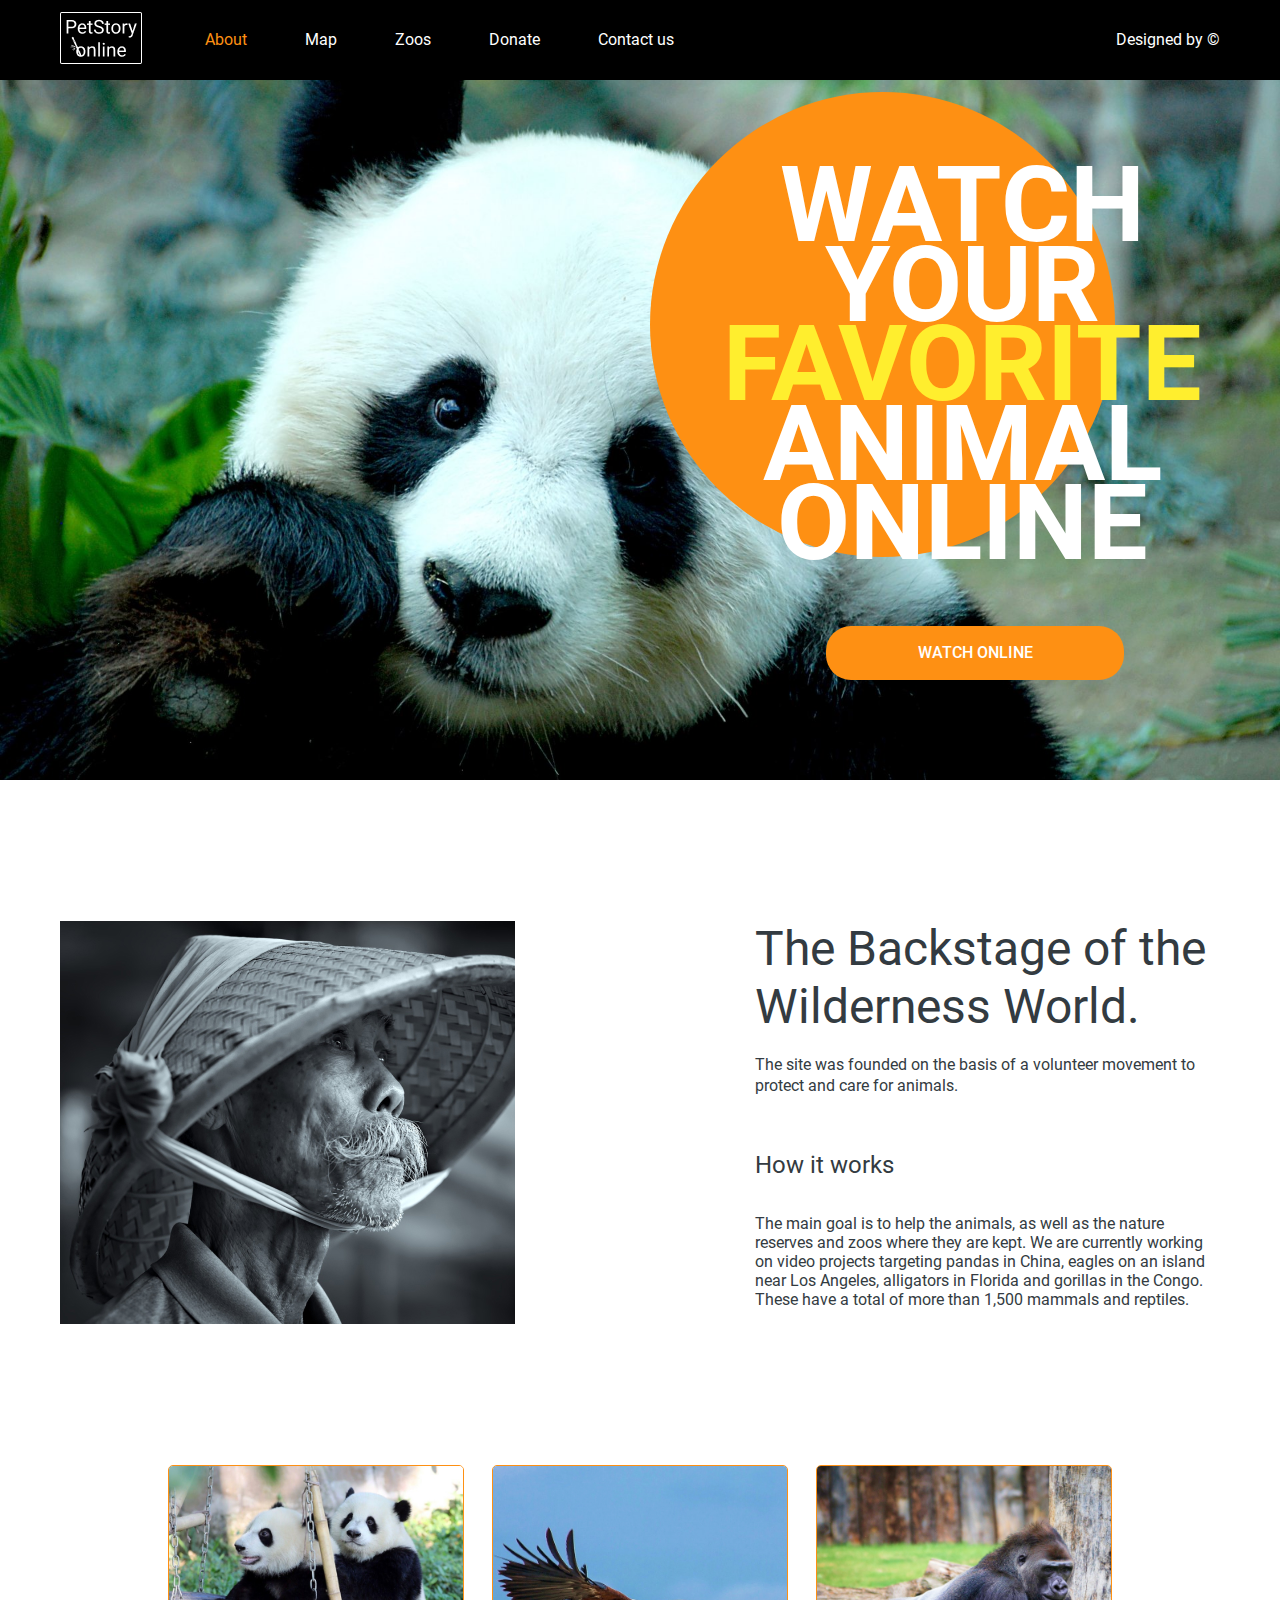
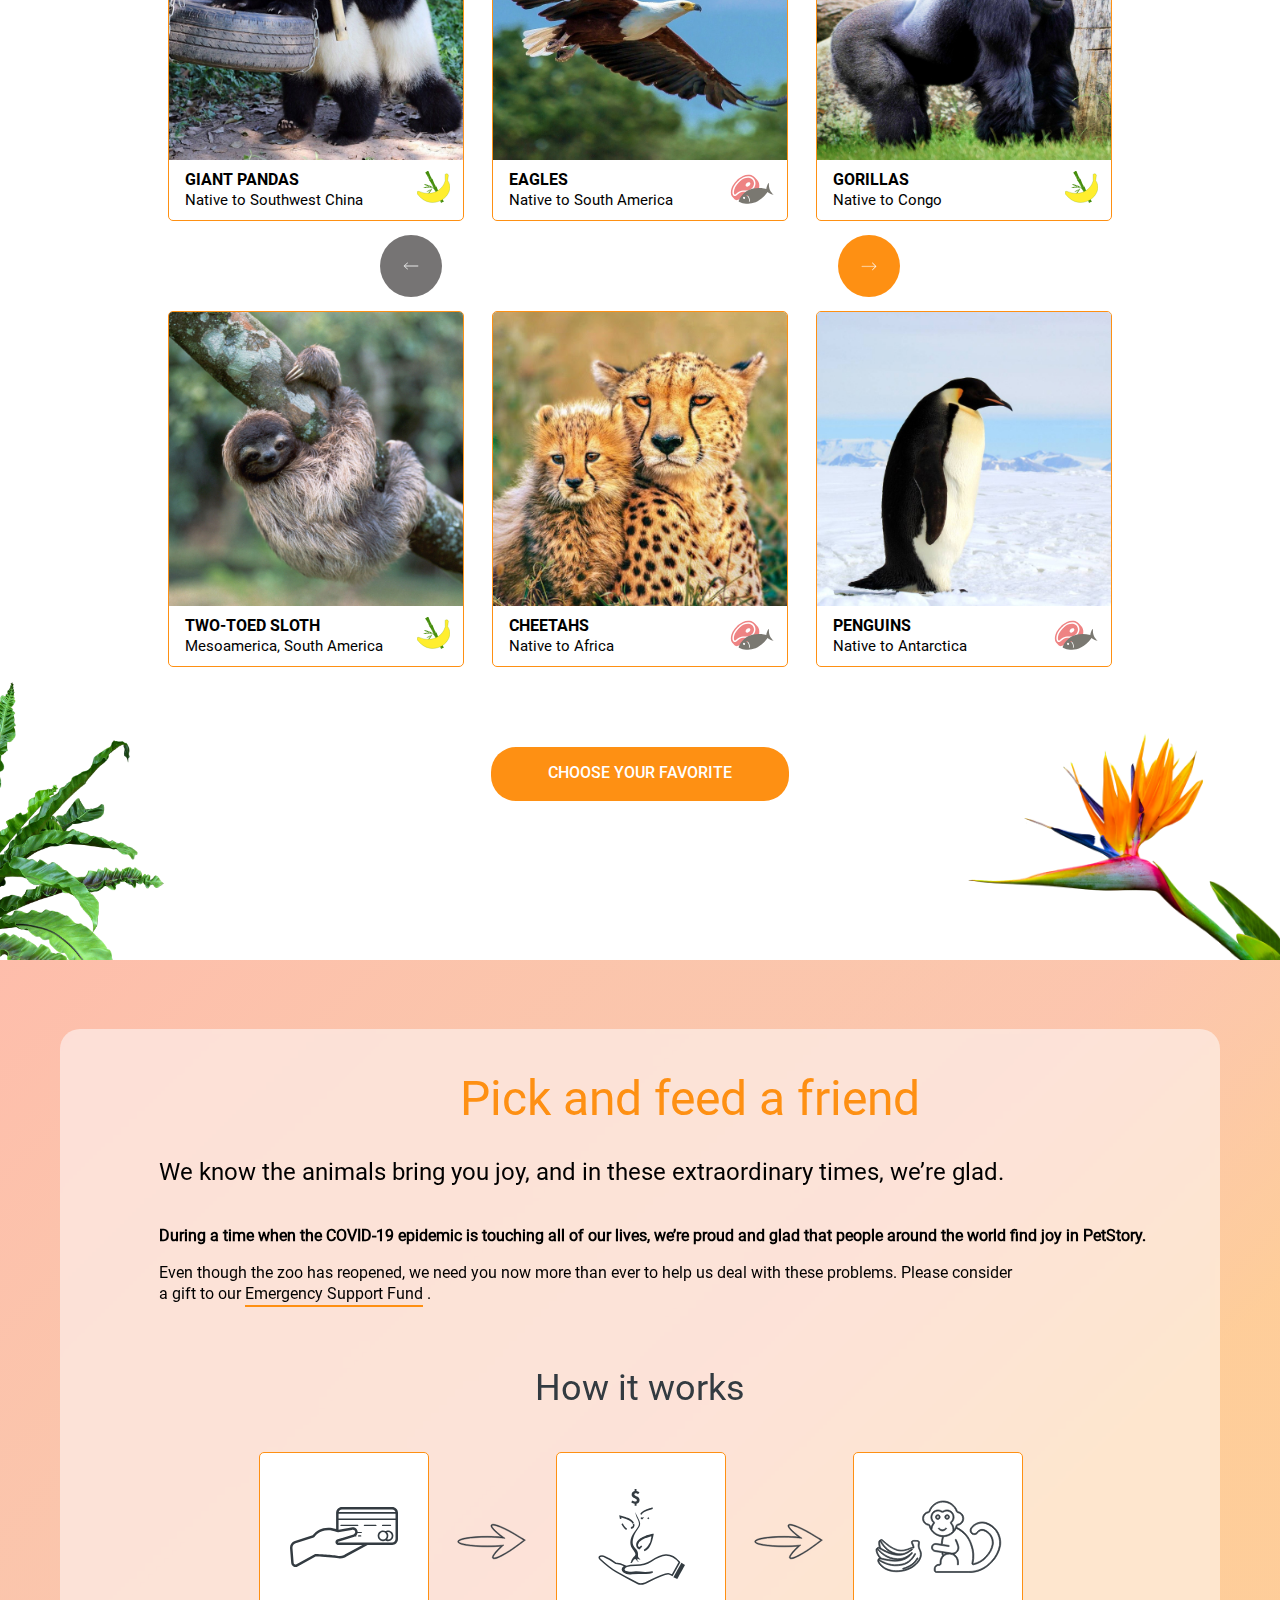
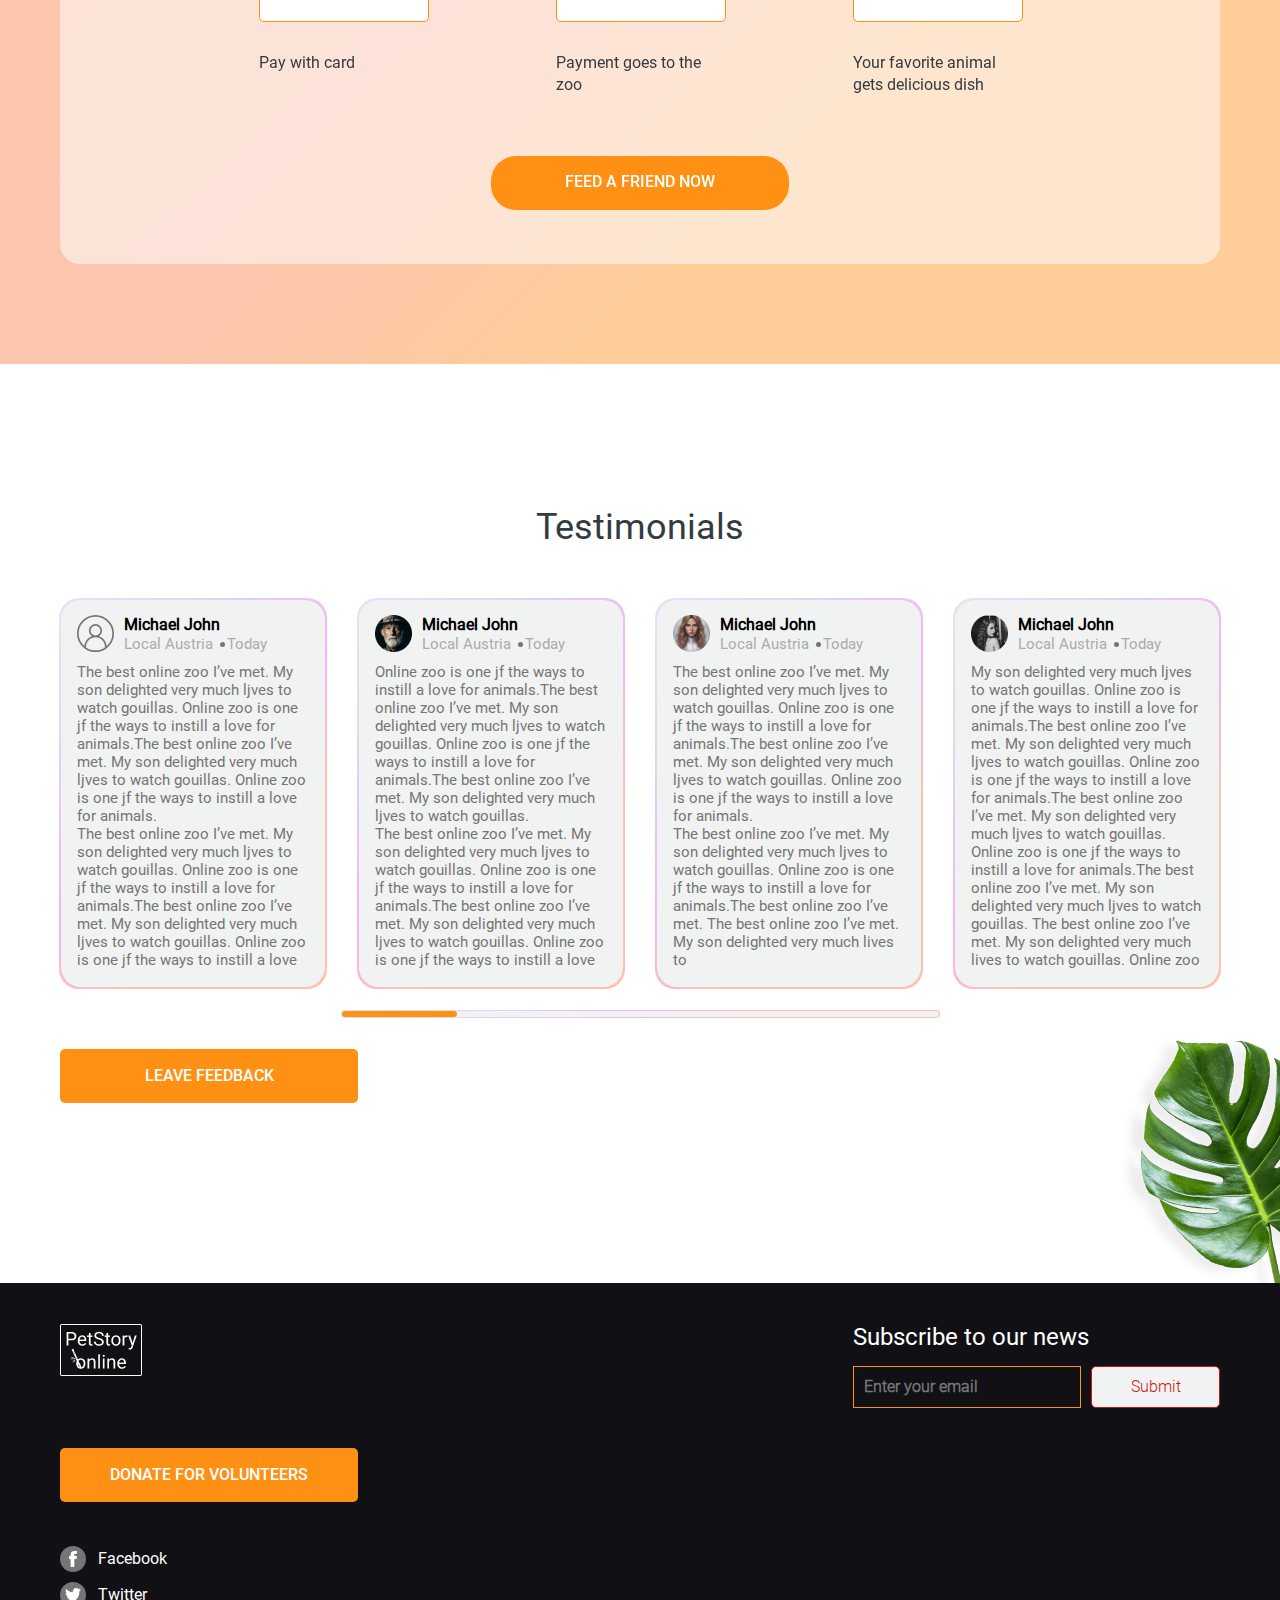
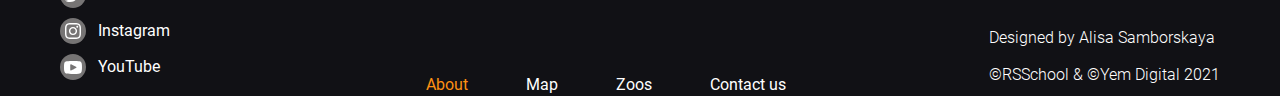
==== commit dabd96c9: "feat: add slider" ====
--- a/pages/main/index.html
+++ b/pages/main/index.html
@@ -4,7 +4,7 @@
     <meta charset="UTF-8" />
     <meta http-equiv="X-UA-Compatible" content="IE=edge" />
     <meta name="viewport" content="width=device-width, initial-scale=1.0" />
-    <link rel="stylesheet" href="styles.css" />
+    <link rel="stylesheet" href="styles/styles.css" />
     <link rel="icon" href="../../assets/icons/favicon.svg" />
     <title>Online Zoo</title>
   </head>
@@ -19,12 +19,59 @@
         <nav class="nav nav-header">
           <ul class="nav-list">
             <li><a href="#" class="nav-link active-link">About</a></li>
-            <li><a href="#" class="nav-link">Map</a></li>
-            <li><a href="#" class="nav-link">Zoos</a></li>
+            <li>
+              <a
+                href="https://www.google.com/maps/d/u/0/viewer?msa=0&mid=1p_DX5uzfIz5Q8N3FrCaeDAi7QuY&ll=53.34666061190815%2C-3.302197500000003&z=6"
+                target="_blank"
+                class="nav-link"
+                >Map</a
+              >
+            </li>
+            <li>
+              <a
+                href="https://www.tripadvisor.co.uk/Attractions-g186217-Activities-c48-England.html"
+                target="_blank"
+                class="nav-link"
+                >Zoos</a
+              >
+            </li>
             <li><a href="../donate/donate.html" class="nav-link">Donate</a></li>
-            <li><a href="#" class="nav-link">Contact us</a></li>
+            <li><a href="#footer" class="nav-link">Contact us</a></li>
           </ul>
         </nav>
+        <div class="overlay" hidden></div>
+        <div class="dropdown-menu" hidden>
+          <div class="dropdown-logo">
+            <a href="#">
+              <img src="../../assets/icons/logo.png" alt="logo" />
+            </a>
+          </div>
+          <nav class="nav nav-dropdown">
+            <ul class="nav-list-dropdown">
+              <li><a href="#" class="nav-link active-link">About</a></li>
+              <li>
+                <a
+                  href="https://www.google.com/maps/d/u/0/viewer?msa=0&mid=1p_DX5uzfIz5Q8N3FrCaeDAi7QuY&ll=53.34666061190815%2C-3.302197500000003&z=6"
+                  target="_blank"
+                  class="nav-link"
+                  >Map</a
+                >
+              </li>
+              <li>
+                <a
+                  href="https://www.tripadvisor.co.uk/Attractions-g186217-Activities-c48-England.html"
+                  target="_blank"
+                  class="nav-link"
+                  >Zoos</a
+                >
+              </li>
+              <li>
+                <a href="../donate/donate.html" class="nav-link">Donate</a>
+              </li>
+              <li><a href="#footer" class="nav-link">Contact us</a></li>
+            </ul>
+          </nav>
+        </div>
         <div class="burger-menu"></div>
         <div class="credits">Designed by ©</div>
       </div>
@@ -67,6 +114,9 @@
           <div class="backstage">
             <div class="backstage-image-block"></div>
             <div class="backstage-text-block">
+              <button class="button round-button watch-button">
+                watch online
+              </button>
               <h2 class="backstage-h2">
                 The Backstage of the Wilderness World.
               </h2>
@@ -86,7 +136,7 @@
             </div>
           </div>
           <div class="animals">
-            <button class="button arrow-button arrow-left">
+            <button class="button arrow-button arrow-left disabled" disabled>
               <img
                 src="../../assets/icons/arrow.svg"
                 alt="arrow"
@@ -100,113 +150,117 @@
                 class="arrow-icon arrow-icon-reversed"
               />
             </button>
-            <div class="animals-cards">
-              <div class="animal-card">
-                <img
-                  src="../../assets/images/animals-pandas.jpg"
-                  alt="pandas"
-                  class="animal-card-image"
-                />
-                <div class="animal-card-content">
-                  <div class="card-text">
-                    <h4 class="card-h4">giant pandas</h4>
-                    <p class="card-p">Native to Southwest China</p>
-                  </div>
-                  <img
-                    src="../../assets/icons/banana-bamboo-icon.svg"
-                    alt="banana icon"
-                    class="card-icon"
-                  />
-                </div>
-              </div>
-              <div class="animal-card">
-                <img
-                  src="../../assets/images/animals-eagles.jpg"
-                  alt="pandas"
-                  class="animal-card-image"
-                />
-                <div class="animal-card-content">
-                  <div class="card-text">
-                    <h4 class="card-h4">giant pandas</h4>
-                    <p class="card-p">Native to Southwest China</p>
-                  </div>
-                  <img
-                    src="../../assets/icons/meet-fish-icon.svg"
-                    alt="banana icon"
-                    class="card-icon"
-                  />
-                </div>
-              </div>
-              <div class="animal-card">
-                <img
-                  src="../../assets/images/animals-gorillas.jpg"
-                  alt="pandas"
-                  class="animal-card-image"
-                />
-                <div class="animal-card-content">
-                  <div class="card-text">
-                    <h4 class="card-h4">giant pandas</h4>
-                    <p class="card-p">Native to Southwest China</p>
-                  </div>
-                  <img
-                    src="../../assets/icons/banana-bamboo-icon.svg"
-                    alt="banana icon"
-                    class="card-icon"
-                  />
-                </div>
-              </div>
-              <div class="animal-card">
-                <img
-                  src="../../assets/images/animals-sloth.jpg"
-                  alt="pandas"
-                  class="animal-card-image"
-                />
-                <div class="animal-card-content">
-                  <div class="card-text">
-                    <h4 class="card-h4">giant pandas</h4>
-                    <p class="card-p">Native to Southwest China</p>
-                  </div>
-                  <img
-                    src="../../assets/icons/banana-bamboo-icon.svg"
-                    alt="banana icon"
-                    class="card-icon"
-                  />
-                </div>
-              </div>
-              <div class="animal-card">
-                <img
-                  src="../../assets/images/animals-cheetahs.jpg"
-                  alt="pandas"
-                  class="animal-card-image"
-                />
-                <div class="animal-card-content">
-                  <div class="card-text">
-                    <h4 class="card-h4">giant pandas</h4>
-                    <p class="card-p">Native to Southwest China</p>
-                  </div>
-                  <img
-                    src="../../assets/icons/meet-fish-icon.svg"
-                    alt="banana icon"
-                    class="card-icon"
-                  />
-                </div>
-              </div>
-              <div class="animal-card">
-                <img
-                  src="../../assets/images/animals-penguins.jpg"
-                  alt="pandas"
-                  class="animal-card-image"
-                />
-                <div class="animal-card-content">
-                  <div class="card-text">
-                    <h4 class="card-h4">giant pandas</h4>
-                    <p class="card-p">Native to Southwest China</p>
-                  </div>
-                  <img
-                    src="../../assets/icons/meet-fish-icon.svg"
-                    alt="banana icon"
-                    class="card-icon"
-                  />
+            <div class="slider-wrapper">
+              <div class="slider">
+                <div class="animals-cards">
+                  <div class="animal-card">
+                    <img
+                      src="../../assets/images/animals-pandas.jpg"
+                      alt="pandas"
+                      class="animal-card-image"
+                    />
+                    <div class="animal-card-content">
+                      <div class="card-text">
+                        <h4 class="card-h4">giant pandas</h4>
+                        <p class="card-p">Native to Southwest China</p>
+                      </div>
+                      <img
+                        src="../../assets/icons/banana-bamboo-icon.svg"
+                        alt="banana icon"
+                        class="card-icon"
+                      />
+                    </div>
+                  </div>
+                  <div class="animal-card">
+                    <img
+                      src="../../assets/images/animals-eagles.jpg"
+                      alt="pandas"
+                      class="animal-card-image"
+                    />
+                    <div class="animal-card-content">
+                      <div class="card-text">
+                        <h4 class="card-h4">eagles</h4>
+                        <p class="card-p">Native to South America</p>
+                      </div>
+                      <img
+                        src="../../assets/icons/meet-fish-icon.svg"
+                        alt="banana icon"
+                        class="card-icon"
+                      />
+                    </div>
+                  </div>
+                  <div class="animal-card">
+                    <img
+                      src="../../assets/images/animals-gorillas.jpg"
+                      alt="pandas"
+                      class="animal-card-image"
+                    />
+                    <div class="animal-card-content">
+                      <div class="card-text">
+                        <h4 class="card-h4">gorillas</h4>
+                        <p class="card-p">Native to Congo</p>
+                      </div>
+                      <img
+                        src="../../assets/icons/banana-bamboo-icon.svg"
+                        alt="banana icon"
+                        class="card-icon"
+                      />
+                    </div>
+                  </div>
+                  <div class="animal-card">
+                    <img
+                      src="../../assets/images/animals-sloth.jpg"
+                      alt="pandas"
+                      class="animal-card-image"
+                    />
+                    <div class="animal-card-content">
+                      <div class="card-text">
+                        <h4 class="card-h4">two-toed sloth</h4>
+                        <p class="card-p">Mesoamerica, South America</p>
+                      </div>
+                      <img
+                        src="../../assets/icons/banana-bamboo-icon.svg"
+                        alt="banana icon"
+                        class="card-icon"
+                      />
+                    </div>
+                  </div>
+                  <div class="animal-card">
+                    <img
+                      src="../../assets/images/animals-cheetahs.jpg"
+                      alt="pandas"
+                      class="animal-card-image"
+                    />
+                    <div class="animal-card-content">
+                      <div class="card-text">
+                        <h4 class="card-h4">cheetahs</h4>
+                        <p class="card-p">Native to Africa</p>
+                      </div>
+                      <img
+                        src="../../assets/icons/meet-fish-icon.svg"
+                        alt="banana icon"
+                        class="card-icon"
+                      />
+                    </div>
+                  </div>
+                  <div class="animal-card">
+                    <img
+                      src="../../assets/images/animals-penguins.jpg"
+                      alt="pandas"
+                      class="animal-card-image"
+                    />
+                    <div class="animal-card-content">
+                      <div class="card-text">
+                        <h4 class="card-h4">penguins</h4>
+                        <p class="card-p">Native to Antarctica</p>
+                      </div>
+                      <img
+                        src="../../assets/icons/meet-fish-icon.svg"
+                        alt="banana icon"
+                        class="card-icon"
+                      />
+                    </div>
+                  </div>
                 </div>
               </div>
             </div>
@@ -458,7 +512,7 @@
         </div>
       </section>
     </main>
-    <footer class="footer">
+    <footer class="footer" id="footer">
       <div class="container footer-container">
         <div class="left">
           <div class="logo footer-logo">
@@ -553,6 +607,7 @@
         </div>
       </div>
     </footer>
-    <script src="script.js"></script>
+    <script src="dropdownMenu.js"></script>
+    <script src="slider.js"></script>
   </body>
 </html>
--- a/pages/main/styles/styles.css
+++ b/pages/main/styles/styles.css
@@ -0,0 +1,1239 @@
+@font-face {
+  font-family: r-regular;
+  src: url("../../../assets/fonts/Roboto-Regular.ttf"); }
+@font-face {
+  font-family: r-bold;
+  src: url("../../../assets/fonts/Roboto-Bold.ttf"); }
+@font-face {
+  font-family: r-medium;
+  src: url("../../../assets/fonts/Roboto-Medium.ttf"); }
+@font-face {
+  font-family: r-light;
+  src: url("../../../assets/fonts/Roboto-Light.ttf"); }
+html,
+body {
+  scroll-behavior: smooth;
+  margin: 0; }
+
+.lock {
+  overflow-y: hidden; }
+
+.container {
+  max-width: 1160px;
+  margin: 0 auto; }
+
+.button {
+  text-transform: uppercase;
+  background-color: #fe9013;
+  font-family: r-medium;
+  font-size: 16px;
+  line-height: 140%;
+  font-weight: 500;
+  color: #ffffff;
+  border: none;
+  transition: 0.5s ease; }
+  .button:hover {
+    background-color: #e47209;
+    cursor: pointer; }
+  .button:active {
+    background-color: #4b9200; }
+
+.round-button,
+.button-square {
+  width: 298px;
+  height: 54px;
+  border-radius: 25px; }
+
+.arrow-button {
+  border-radius: 50%;
+  width: 62px;
+  height: 62px;
+  position: absolute;
+  z-index: 80; }
+
+.button-square {
+  border-radius: 5px; }
+
+.arrow-button:disabled {
+  background-color: #767474; }
+
+.header {
+  background-color: #000000;
+  height: 80px;
+  width: 100%; }
+
+.header-container {
+  height: 100%;
+  display: flex;
+  align-items: center; }
+
+.nav {
+  flex: 1; }
+
+.nav-list {
+  display: flex;
+  list-style: none;
+  margin: 0;
+  gap: 58px;
+  white-space: nowrap;
+  padding-left: 63px; }
+
+.nav-link,
+.credits {
+  display: block;
+  color: #ffffff;
+  font-family: r-regular;
+  text-decoration: none;
+  font-size: 16px;
+  font-weight: 500;
+  line-height: 140%;
+  transition: 0.5s ease; }
+  .nav-link:hover,
+  .credits:hover {
+    color: #fe9013;
+    cursor: pointer; }
+
+.active-link {
+  color: #fe9013 !important; }
+
+.logo:hover {
+  filter: invert(61%) sepia(22%) saturate(2347%) hue-rotate(350deg) brightness(101%) contrast(99%); }
+
+.overlay {
+  position: absolute;
+  z-index: 100;
+  top: 0;
+  left: 0;
+  width: 100vw;
+  height: 100vh;
+  background-color: #f1f3f2;
+  opacity: 0.9; }
+
+.dropdown-menu {
+  position: absolute;
+  top: 0;
+  left: 0;
+  z-index: 200;
+  height: 300px;
+  width: 100%;
+  background-color: #ffffff;
+  opacity: 1;
+  padding: 10px; }
+
+.nav-dropdown {
+  margin-top: 30px;
+  width: 30%; }
+
+.nav-list-dropdown {
+  list-style: none;
+  padding: 0; }
+  .nav-list-dropdown li {
+    margin-top: 15px; }
+  .nav-list-dropdown .nav-link {
+    color: #333b41;
+    font-family: r-regular;
+    font-weight: 400;
+    font-size: 16px;
+    line-height: 140%; }
+    .nav-list-dropdown .nav-link:hover {
+      color: #fe9013; }
+
+.dropdown-logo {
+  filter: invert(61%) sepia(22%) saturate(2347%) hue-rotate(350deg) brightness(101%) contrast(99%);
+  width: 30%; }
+
+.burger-menu {
+  display: none;
+  background: transparent;
+  z-index: 300;
+  position: relative;
+  height: 22px;
+  width: 30px; }
+  .burger-menu:before, .burger-menu:after {
+    background: #ffffff;
+    backface-visibility: hidden;
+    content: "";
+    height: 2px;
+    left: 0;
+    transition: 0.75s;
+    width: 30px; }
+  .burger-menu:before {
+    box-shadow: #ffffff 0 10px 0 0;
+    position: absolute;
+    top: 0; }
+  .burger-menu:after {
+    position: absolute;
+    top: calc(100% - 2px); }
+  .burger-menu:hover {
+    cursor: pointer; }
+
+.cross:before {
+  box-shadow: transparent 0 0 0 0;
+  top: 50%;
+  transform: rotate(225deg);
+  background: #fe9013; }
+.cross:after {
+  top: 50%;
+  transform: rotate(315deg);
+  background: #fe9013; }
+
+.intro-section {
+  background-image: url("../../../assets/images/panda-intro.jpg");
+  background-repeat: no-repeat;
+  background-size: cover;
+  background-position: center; }
+
+.intro-container {
+  height: 700px;
+  display: flex;
+  justify-content: flex-end; }
+
+.intro-h1 {
+  font-family: r-bold;
+  font-size: 106px;
+  font-weight: 700;
+  line-height: 75%;
+  color: #ffffff;
+  margin: 0; }
+
+.intro-block {
+  margin-top: 12px;
+  margin-right: 96px; }
+
+.intro-content {
+  position: relative; }
+
+.intro-circle {
+  width: 465px;
+  height: 465px;
+  border-radius: 50%;
+  background-color: #fe9013; }
+
+.intro-text {
+  position: absolute;
+  top: 74px;
+  left: 73px;
+  max-width: 500px;
+  text-align: center;
+  text-transform: uppercase; }
+
+.h1-span {
+  color: #ffee2e; }
+
+.watch-button {
+  margin-top: 69px;
+  margin-left: 176px; }
+
+.info-section {
+  min-height: 1830px;
+  position: relative; }
+
+.info-container {
+  padding-top: 140px; }
+
+.backstage-flower-top {
+  position: absolute;
+  top: 10px;
+  right: 0; }
+
+.backstage-flower-bot-l {
+  position: absolute;
+  bottom: 0;
+  left: 0; }
+
+.backstage-flower-bot-r {
+  position: absolute;
+  bottom: 0;
+  right: 0; }
+
+.backstage {
+  display: flex;
+  justify-content: space-between;
+  align-items: center; }
+
+.backstage-image-block {
+  width: 609px;
+  height: 403px;
+  background-image: url(../../../assets/images/backstage-image.jpg); }
+
+.backstage-text-block {
+  max-width: 465px;
+  color: #333b41;
+  font-weight: 400;
+  font-family: r-regular; }
+  .backstage-text-block h2, .backstage-text-block h3 {
+    font-weight: 400; }
+  .backstage-text-block .button {
+    display: none; }
+
+.backstage-h2 {
+  line-height: 120%;
+  font-size: 48px;
+  margin-bottom: 20px;
+  margin-top: 0; }
+
+.backstage-h3 {
+  font-size: 24px;
+  line-height: 120%;
+  margin-top: 54px;
+  margin-bottom: 34px; }
+
+.backstage-text {
+  font-size: 16px;
+  line-height: 140%; }
+  .backstage-text:first-of-type {
+    line-height: 130%; }
+
+.animals {
+  margin-top: 180px;
+  display: flex;
+  flex-direction: column;
+  align-items: center;
+  gap: 80px;
+  position: relative; }
+
+.arrow-icon {
+  width: 16px; }
+
+.arrow-left {
+  top: 404px;
+  left: 0;
+  margin-left: -82px; }
+
+.arrow-right {
+  top: 404px;
+  right: 0;
+  margin-right: -82px; }
+
+.arrow-icon-reversed {
+  transform: rotate(180deg); }
+
+.slider-wrapper {
+  width: 1160px;
+  overflow: hidden;
+  height: 874px; }
+
+.slider {
+  display: flex;
+  transition: ease 1s;
+  gap: 50px; }
+
+.animals-cards {
+  display: grid;
+  grid-template-columns: repeat(3, 366px);
+  grid-template-rows: repeat(2, 426px);
+  gap: 20px 30px; }
+
+.animal-card {
+  width: 366px;
+  height: 426px;
+  border: 1px solid #fe9013;
+  border-radius: 5px;
+  overflow: hidden; }
+
+.animal-card-content {
+  display: flex;
+  justify-content: space-between;
+  margin: 5px 13px auto 16px; }
+
+.card-text {
+  font-family: r-regular;
+  color: #000000; }
+
+.card-h4 {
+  text-transform: uppercase;
+  font-size: 16px;
+  font-weight: 500;
+  line-height: 140%;
+  margin: 0;
+  font-family: r-bold; }
+
+.card-p {
+  margin: 0;
+  font-size: 15px;
+  font-weight: 300;
+  line-height: 120%; }
+
+.friend-section {
+  min-height: 1004px;
+  background: linear-gradient(315.75deg, rgba(254, 210, 144, 0.7) 30.06%, #febdab 100.95%, rgba(254, 210, 144, 0.7) 106.36%), linear-gradient(315.75deg, rgba(254, 189, 171, 0.74) 30.06%, rgba(243, 169, 248, 0.66) 50.74%, #e0d8f0 80.49%, #eaf7fe 127.9%, #eaf7fe 149.54%), linear-gradient(315.75deg, rgba(254, 189, 171, 0.74) 30.06%, rgba(243, 169, 248, 0.66) 50.74%, #e0d8f0 80.49%, #eaf7fe 127.9%, #eaf7fe 149.54%);
+  padding-top: 69px;
+  box-sizing: border-box; }
+
+.friend-container {
+  height: 835px;
+  background: rgba(253, 253, 255, 0.52);
+  backdrop-filter: blur(2px);
+  border-radius: 20px; }
+
+.friend-text-block {
+  padding-left: 99px;
+  padding-top: 41px;
+  font-family: r-regular; }
+
+.friend-h2 {
+  text-align: center;
+  color: #fe9013;
+  font-weight: 400;
+  font-size: 48px;
+  line-height: 120%;
+  margin: 0; }
+
+.friend-h3 {
+  color: #333b41;
+  font-size: 36px;
+  line-height: 130%;
+  font-weight: 500;
+  text-align: center;
+  margin-top: 0;
+  margin-bottom: 40px; }
+
+.friend-h4 {
+  color: #000000;
+  font-size: 24px;
+  line-height: 120%;
+  font-weight: 400;
+  margin-top: 30px; }
+
+.friend-p {
+  font-weight: 400;
+  font-size: 16px;
+  line-height: 130%;
+  margin-top: 10px;
+  max-width: 863px; }
+
+.friend-p-bold {
+  font-weight: 600;
+  font-size: 16px;
+  line-height: 130%;
+  margin-top: 40px; }
+
+.fund-link {
+  text-decoration: none;
+  color: #000000; }
+
+.underline {
+  text-decoration: none;
+  position: relative; }
+
+.underline:after {
+  position: absolute;
+  content: "";
+  height: 2px;
+  bottom: -4px;
+  margin: 0 auto;
+  left: 0;
+  right: 0;
+  width: 100%;
+  background: #fe9013; }
+
+.friend-works-block {
+  font-family: r-regular;
+  margin-top: 60px;
+  display: flex;
+  flex-direction: column;
+  align-items: center; }
+
+.payment-cards {
+  display: flex;
+  gap: 30px;
+  max-width: 764px;
+  justify-content: space-between;
+  position: relative; }
+
+.payment-card {
+  width: 168px;
+  height: 244px; }
+
+.icon-block {
+  width: 168px;
+  height: 168px;
+  background-color: #ffffff;
+  border: 1px solid #fe9013;
+  border-radius: 5px;
+  display: flex;
+  align-items: center;
+  justify-content: center; }
+
+.payment-card-title {
+  font-family: r-regular;
+  font-size: 16px;
+  font-weight: 400;
+  line-height: 140%;
+  color: #333b41;
+  margin-top: 30px; }
+
+.payment-arrow {
+  width: 69px;
+  margin-top: -65px; }
+
+.payment-round-arrow {
+  display: none;
+  position: absolute;
+  top: -12px; }
+  .payment-round-arrow:last-of-type {
+    left: 348px; }
+
+.first-arrow {
+  left: 137px; }
+
+.friend-button {
+  margin-top: 60px; }
+
+.testimonials-section {
+  min-height: 919px;
+  box-sizing: border-box;
+  position: relative;
+  overflow: hidden; }
+
+.leave-bg {
+  position: absolute;
+  bottom: -125px;
+  right: 0; }
+
+.testimonials-h3 {
+  font-family: r-regular;
+  font-size: 36px;
+  font-weight: 500;
+  line-height: 130%;
+  color: #333b41;
+  text-align: center;
+  margin: 0;
+  padding-top: 140px; }
+
+.testimonials-content {
+  margin-top: 47px;
+  display: flex;
+  flex-direction: column;
+  align-items: center; }
+
+.testimonials-cards {
+  display: flex;
+  gap: 30px; }
+
+.testimonial-card {
+  width: 268px;
+  height: 391px;
+  background: linear-gradient(315.75deg, rgba(254, 189, 171, 0.74) 30.06%, rgba(243, 169, 248, 0.66) 50.74%, #e0d8f0 80.49%, #eaf7fe 127.9%, #eaf7fe 149.54%), linear-gradient(315.75deg, rgba(254, 189, 171, 0.74) 30.06%, rgba(243, 169, 248, 0.66) 50.74%, #e0d8f0 80.49%, #eaf7fe 127.9%, #eaf7fe 149.54%);
+  border-radius: 20px;
+  padding: 2px;
+  box-sizing: border-box; }
+
+.card-inner-block {
+  background-color: #f1f3f2;
+  width: 100%;
+  height: 100%;
+  border-radius: 20px;
+  box-sizing: border-box; }
+
+.card-title {
+  display: flex;
+  gap: 10px;
+  padding-left: 16px;
+  padding-top: 15px; }
+
+.user-avatar {
+  width: 37px;
+  height: 37px; }
+
+.user-name {
+  margin: 0;
+  font-weight: 600;
+  font-size: 16px;
+  line-height: 120%;
+  color: #000000;
+  font-family: r-regular; }
+
+.user-desc {
+  font-weight: 300;
+  font-size: 15px;
+  line-height: 120%;
+  font-family: r-regular;
+  color: #ababab;
+  margin-top: 1px;
+  margin-bottom: 0; }
+
+.dot {
+  text-decoration: none;
+  position: relative;
+  padding: 0 5px; }
+
+.dot::after {
+  position: absolute;
+  content: "";
+  height: 5px;
+  width: 5px;
+  top: 7px;
+  border-radius: 50%;
+  margin: 0 auto;
+  left: 0;
+  right: 0;
+  background: #767474; }
+
+.user-text {
+  margin: 10px 15px auto 16px;
+  font-family: r-regular;
+  font-weight: 300;
+  font-size: 15px;
+  line-height: 120%;
+  color: #767474; }
+  .user-text p {
+    margin: 0; }
+
+.scroller {
+  margin-top: 21px;
+  width: 599px;
+  height: 8px;
+  box-sizing: border-box;
+  background: linear-gradient(315.75deg, rgba(254, 189, 171, 0.74) 30.06%, rgba(243, 169, 248, 0.66) 50.74%, #e0d8f0 80.49%, #eaf7fe 127.9%, #eaf7fe 149.54%), linear-gradient(315.75deg, rgba(254, 189, 171, 0.74) 30.06%, rgba(243, 169, 248, 0.66) 50.74%, #e0d8f0 80.49%, #eaf7fe 127.9%, #eaf7fe 149.54%);
+  padding: 1px;
+  border-radius: 5px; }
+
+.inner-scroller {
+  width: 100%;
+  height: 100%;
+  background-color: #f1f3f2;
+  border-radius: 5px; }
+
+.pointer {
+  width: 115px;
+  height: 6px;
+  background-color: #fe9013;
+  border-radius: 5px; }
+
+.feedback-button {
+  align-self: flex-start;
+  margin-top: 31px; }
+
+.footer {
+  max-height: 443px;
+  background-color: #111115; }
+
+.footer-container {
+  display: flex;
+  justify-content: space-between; }
+
+.footer-logo {
+  margin-top: 41px; }
+
+.socials-list {
+  margin-top: 44px;
+  padding-left: 0;
+  list-style: none; }
+  .socials-list li {
+    margin-bottom: 10px; }
+
+.icon-circle {
+  background-color: #767474;
+  width: 26px;
+  height: 26px;
+  border-radius: 50%;
+  display: flex;
+  align-items: center;
+  justify-content: center;
+  margin-right: 12px; }
+
+.socials-link {
+  text-decoration: none;
+  font-family: r-regular;
+  color: #ffffff;
+  font-size: 16px;
+  font-weight: 400;
+  line-height: 140%;
+  display: flex;
+  align-items: center;
+  transition: 0.5s ease; }
+  .socials-link:hover {
+    color: #fe9013; }
+
+.donate-button {
+  margin-top: 68px; }
+
+.center {
+  display: flex;
+  align-items: flex-end; }
+
+.nav-list-footer {
+  padding: 0; }
+
+.right {
+  display: flex;
+  flex-direction: column;
+  justify-content: space-between; }
+
+.subscribe {
+  justify-self: flex-start; }
+
+.subscribe {
+  display: flex;
+  flex-direction: column;
+  font-family: r-regular; }
+
+.subscribe-h3 {
+  color: #ffffff;
+  font-weight: 400;
+  font-size: 24px;
+  line-height: 120%;
+  margin-bottom: 14px;
+  margin-top: 40px; }
+
+.form {
+  display: flex;
+  align-items: center;
+  gap: 10px; }
+
+.submit-button {
+  width: 129px;
+  height: 42px;
+  border: 1px solid #333b41;
+  background-color: #f1f3f2;
+  color: #000000;
+  text-transform: capitalize;
+  font-weight: 500;
+  font-family: r-light; }
+  .submit-button:active {
+    border-color: #4b9200;
+    color: #4b9200; }
+  .submit-button:hover {
+    background-color: #f1f3f2; }
+
+.form-mistake {
+  border-color: #d31414;
+  color: #d31414; }
+
+.subscribe-input {
+  background: transparent;
+  border-style: none;
+  border: 1px solid #fe9013;
+  width: 228px;
+  height: 42px;
+  font-family: r-light;
+  font-size: 16px;
+  line-height: 140%;
+  color: #bdbdbd;
+  font-weight: 700;
+  padding: 10px;
+  box-sizing: border-box; }
+
+.designed-by {
+  align-self: flex-end;
+  font-family: r-light;
+  color: #ffffff;
+  font-weight: 100;
+  font-size: 16px;
+  line-height: 130%; }
+  .designed-by p {
+    margin-bottom: 10px; }
+
+@media (max-width: 1520px) {
+  .backstage-flower-top {
+    display: none; }
+
+  .backstage-flower-bot-l {
+    width: 220px; }
+
+  .backstage-flower-bot-r {
+    width: 330px; } }
+@media (max-width: 1490px) {
+  .info-section {
+    min-height: 1780px;
+    overflow: hidden; }
+
+  .backstage-flower-bot-l {
+    width: 180px; }
+
+  .slider-wrapper {
+    width: 944px;
+    overflow: hidden;
+    height: 802px; }
+
+  .animals {
+    margin-top: 140px; }
+
+  .animals-cards {
+    gap: 92px 30px;
+    grid-template-columns: repeat(3, 294px);
+    grid-template-rows: repeat(2, 354px); }
+
+  .animal-card {
+    width: 294px;
+    height: 354px; }
+
+  .animal-card-image {
+    width: 294px; }
+
+  .arrow-left,
+  .arrow-right {
+    top: 370px;
+    margin: 0; }
+
+  .arrow-left {
+    left: 320px; }
+
+  .arrow-right {
+    right: 320px; } }
+@media (max-width: 1420px) {
+  .image-block {
+    width: 455px;
+    height: 408px;
+    overflow: hidden; }
+
+  .backstage-image-block {
+    width: 455px; } }
+@media (max-width: 1220px) {
+  .container {
+    max-width: 940px; }
+
+  .header-container {
+    margin: auto 30px; }
+
+  .friend-container {
+    min-height: 796px;
+    max-width: 940px; }
+
+  .friend-h4 {
+    margin-top: 20px; }
+
+  .friend-p-bold {
+    margin-top: 20px; }
+
+  .friend-works-block {
+    margin-top: 40px; }
+
+  .testimonial-card:nth-child(4) {
+    display: none; }
+
+  .testimonial-card {
+    width: 293px; }
+
+  .feedback-button {
+    margin-top: 50px; } }
+@media (max-width: 1120px) {
+  .footer-donate-link {
+    position: absolute; }
+
+  .socials-list {
+    margin-top: 166px; }
+
+  .nav-list-footer {
+    margin-bottom: 15px;
+    gap: 48px; }
+
+  .subscribe {
+    position: absolute;
+    right: 30px; }
+
+  .designed-by {
+    margin-top: 328px; } }
+@media (max-width: 1000px) {
+  .intro-h1 {
+    font-size: 85px; }
+
+  .intro-container {
+    height: 570px; }
+
+  .intro-circle {
+    width: 367px;
+    height: 367px; }
+
+  .intro-text {
+    top: 56px;
+    left: 46px; }
+
+  .intro-block {
+    margin-right: 137px; }
+
+  .watch-button {
+    margin-top: 69px;
+    margin-left: 94px; }
+
+  .backstage-flower-bot-l {
+    width: 130px; }
+
+  .backstage-flower-bot-r {
+    width: 260px; }
+
+  .scroller {
+    width: 390px; } }
+@media (max-width: 980px) {
+  .container {
+    max-width: 600px;
+    margin: 0 auto; }
+
+  .header {
+    position: fixed;
+    z-index: 90; }
+
+  .nav-header {
+    display: none; }
+
+  .credits {
+    display: none; }
+
+  .burger-menu {
+    display: block; }
+
+  .header-container {
+    justify-content: space-between;
+    padding: 0 30px; }
+
+  .intro-container {
+    padding-top: 80px; }
+
+  .info-section {
+    min-height: 1540px; }
+
+  .info-container {
+    padding-top: 60px; }
+
+  .backstage-image-block {
+    display: none; }
+
+  .backstage-flower-top {
+    display: block;
+    width: 140px;
+    top: 30px; }
+
+  .backstage-h3 {
+    margin-top: 30px;
+    margin-bottom: 20px; }
+
+  .slider-wrapper {
+    width: 601px;
+    overflow: hidden;
+    height: 758px; }
+
+  .animals {
+    overflow: hidden;
+    gap: 60px; }
+
+  .arrow-left,
+  .arrow-right {
+    top: 347px; }
+
+  .arrow-left {
+    left: 225px; }
+
+  .arrow-right {
+    right: 225px; }
+
+  .animals-cards {
+    align-self: flex-start;
+    grid-template-columns: repeat(3, 285px);
+    grid-template-rows: repeat(2, 332px);
+    gap: 92px 28px; }
+
+  .animal-card {
+    width: 285px;
+    height: 332px; }
+
+  .animal-card-image {
+    width: 285px; }
+
+  .animal-card-content {
+    margin: 3px 13px auto 12px; }
+
+  .card-h4 {
+    font-size: 13px; }
+
+  .card-p {
+    font-size: 12px; }
+
+  .card-icon {
+    width: 25px; }
+
+  .friend-section {
+    padding-top: 19px;
+    min-height: 840px; }
+
+  .friend-container {
+    max-width: 640px;
+    height: 741px; }
+
+  .friend-text-block {
+    padding: 10px 20px 0 20px; }
+
+  .friend-h2 {
+    font-size: 42px; }
+
+  .friend-h3 {
+    font-size: 22px; }
+
+  .payment-cards {
+    gap: 42px; }
+
+  .payment-arrow {
+    display: none; }
+
+  .payment-round-arrow {
+    display: block; }
+
+  .friend-button {
+    margin-top: 40px; }
+
+  .testimonials-section {
+    min-height: 720px; }
+
+  .leave-bg {
+    width: 170px; }
+
+  .testimonials-h3 {
+    padding-top: 60px; }
+
+  .testimonials-content {
+    margin-top: 30px; }
+
+  .testimonials-cards {
+    flex-direction: column; }
+
+  .testimonial-card {
+    width: 100%;
+    height: 109px; }
+
+  .card-inner-block {
+    overflow: hidden; }
+
+  .card-title {
+    padding-top: 10px; }
+
+  .user-text {
+    line-height: 146%; }
+
+  .scroller {
+    display: none; }
+
+  .footer {
+    max-height: 282px; }
+
+  .footer-container {
+    flex-wrap: wrap; }
+
+  .left {
+    display: flex;
+    width: 100%;
+    justify-content: space-between;
+    margin-top: 12px; }
+
+  .footer-logo {
+    margin: 0; }
+
+  .socials-list {
+    margin: 0; }
+    .socials-list li {
+      margin-bottom: 20px; }
+
+  .donate-button {
+    margin-top: 90px; }
+
+  .nav-list-footer {
+    gap: 36px; }
+
+  .center {
+    width: 50%; }
+
+  .right {
+    width: 50%; }
+
+  .feedback-button {
+    align-self: center; }
+
+  .subscribe {
+    display: none; }
+
+  .socials-link span {
+    display: none; }
+
+  .designed-by {
+    margin: 0; } }
+@media (max-width: 820px) {
+  .header {
+    height: 70px; }
+
+  .intro-container {
+    height: 353px; }
+
+  .intro-block {
+    flex: 1;
+    display: flex;
+    flex-direction: column; }
+
+  .intro-content {
+    align-self: flex-end;
+    margin-right: -80px; }
+
+  .intro-text {
+    max-width: 255px;
+    top: 36px;
+    left: 36px; }
+
+  .intro-circle {
+    width: 237px;
+    height: 237px; }
+
+  .intro-h1 {
+    font-size: 55px; }
+
+  .watch-button {
+    margin-top: 0;
+    margin-left: 0; } }
+@media (max-width: 630px) {
+  .container {
+    max-width: 300px; }
+
+  .header {
+    height: 45px;
+    z-index: 90; }
+
+  .logo img {
+    width: 45px; }
+
+  .intro-container {
+    height: 186px; }
+
+  .intro-block .button {
+    display: none; }
+
+  .intro-content {
+    margin-right: -95px; }
+
+  .intro-text {
+    max-width: 128px;
+    top: 19px;
+    left: 19px; }
+
+  .intro-h1 {
+    font-size: 28px; }
+
+  .intro-circle {
+    width: 119px;
+    height: 119px; }
+
+  .info-section {
+    height: 2050px; }
+
+  .info-container {
+    padding-top: 20px; }
+
+  .backstage-flower-top {
+    width: 60px;
+    top: 65px;
+    right: -25px; }
+
+  .backstage-text-block .button {
+    display: block; }
+
+  .backstage-h2 {
+    font-size: 24px;
+    margin-top: 20px; }
+
+  .slider-wrapper {
+    width: auto;
+    height: auto; }
+
+  .animals {
+    margin-top: 20px;
+    gap: 36px; }
+    .animals .arrow-button {
+      display: none; }
+
+  .animals-cards {
+    grid-template-columns: 287px;
+    grid-template-rows: repeat(4, 332px);
+    max-height: 1390px;
+    overflow: hidden;
+    row-gap: 20px; }
+
+  .backstage-flower-bot-l {
+    width: 80px; }
+
+  .backstage-flower-bot-r {
+    width: 190px; }
+
+  .friend-section {
+    height: 1102px; }
+
+  .friend-container {
+    height: 1062px; }
+
+  .friend-h2 {
+    font-size: 24px; }
+
+  .friend-h3 {
+    margin-bottom: 20px; }
+
+  .friend-h4 {
+    font-size: 18px;
+    margin-top: 10px; }
+
+  .friend-p {
+    display: none; }
+
+  .friend-p-bold {
+    display: none; }
+
+  .friend-works-block {
+    margin-top: 20px; }
+
+  .payment-cards {
+    flex-direction: column;
+    gap: 10px; }
+
+  .payment-card-title {
+    margin-top: 10px; }
+
+  .payment-round-arrow {
+    transform: rotate(90deg);
+    left: 126px; }
+    .payment-round-arrow:last-of-type {
+      top: 450px;
+      left: 126px; }
+
+  .first-arrow {
+    top: 198px; }
+
+  .testimonials-section {
+    min-height: 645px; }
+
+  .testimonials-h3 {
+    padding-top: 30px; }
+
+  .feedback-button {
+    margin-top: 30px; }
+
+  .leave-bg {
+    width: 125px; }
+
+  .footer {
+    max-height: 335px; }
+
+  .footer-container {
+    flex-direction: column; }
+
+  .left {
+    flex-direction: column;
+    gap: 20px; }
+
+  .footer-logo {
+    margin: 0 auto; }
+
+  .socials-list {
+    display: flex;
+    gap: 30px;
+    justify-content: center; }
+
+  .donate-button {
+    margin-top: 100px; }
+
+  .center {
+    width: 100%;
+    order: 1;
+    margin-top: 20px; }
+
+  .right {
+    width: 100%;
+    margin-top: 70px; }
+
+  .designed-by {
+    font-size: 15px; } }
+
+/*# sourceMappingURL=styles.css.map */
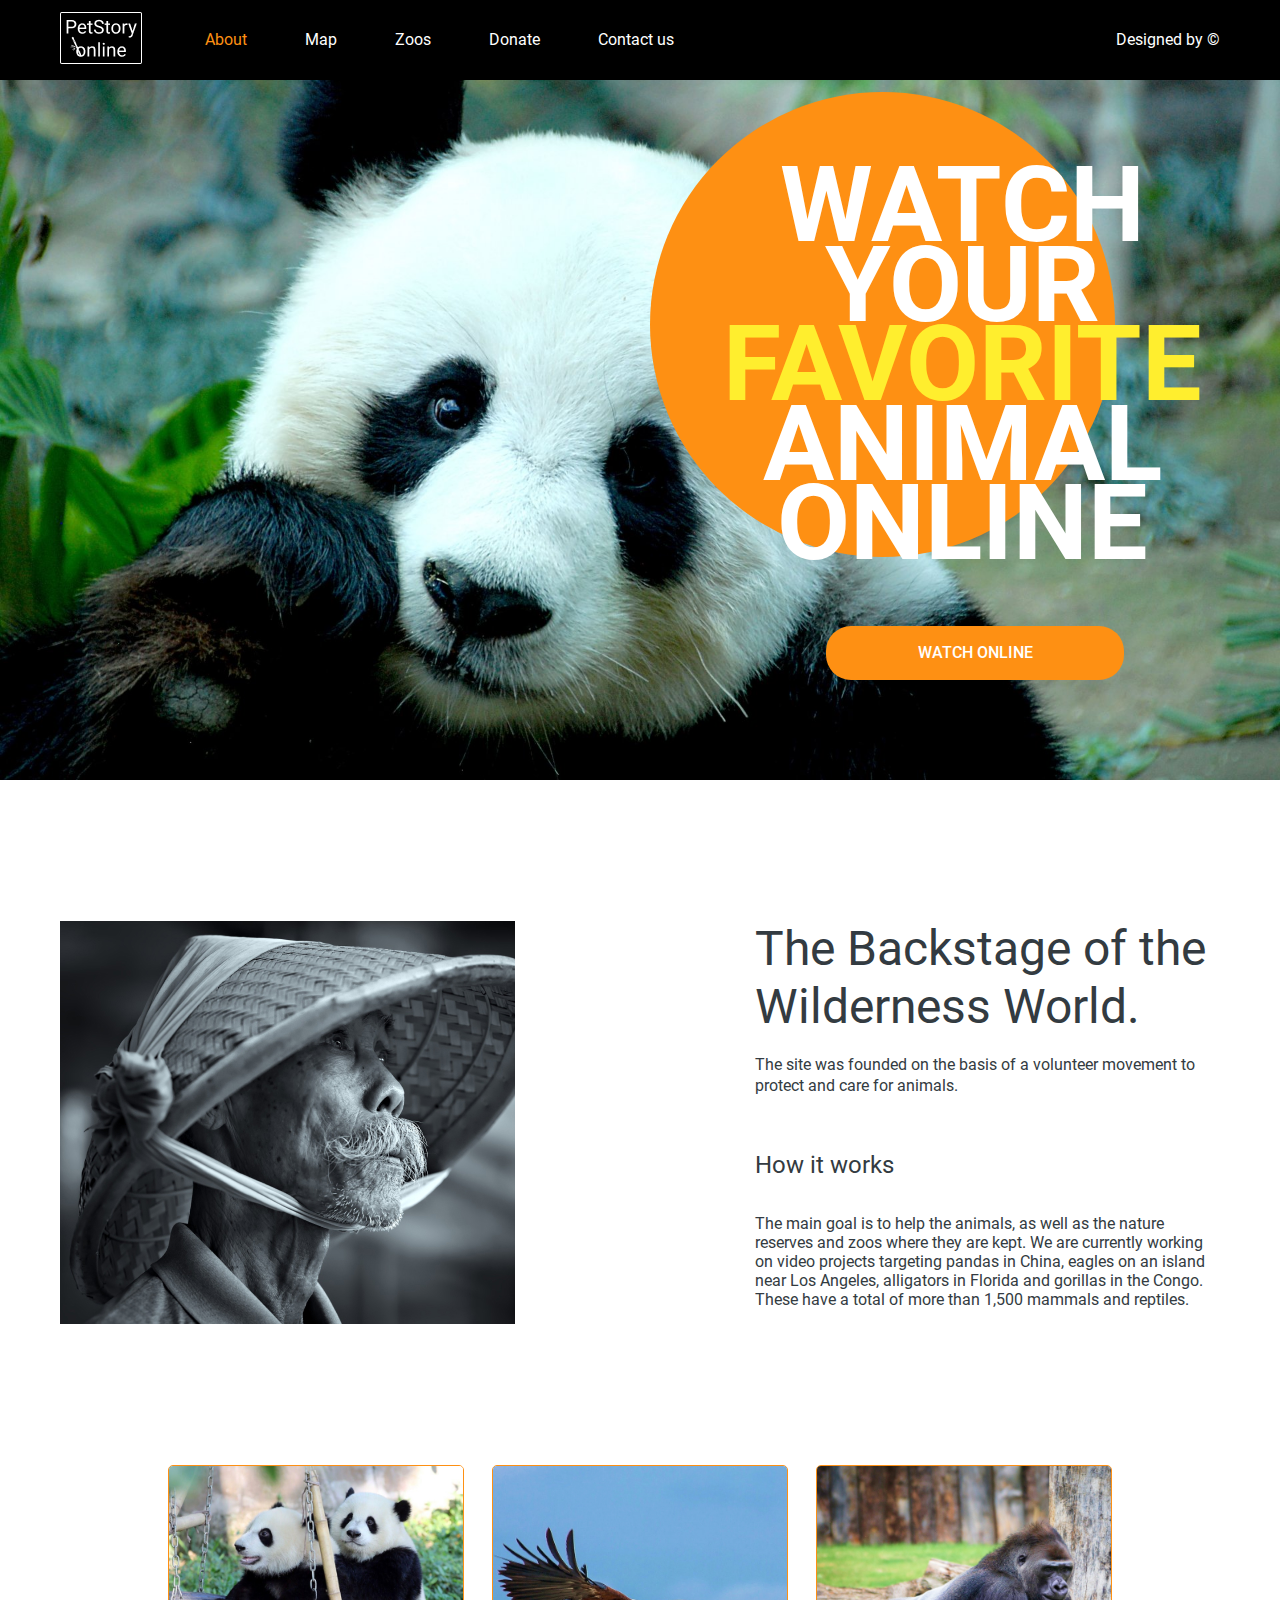
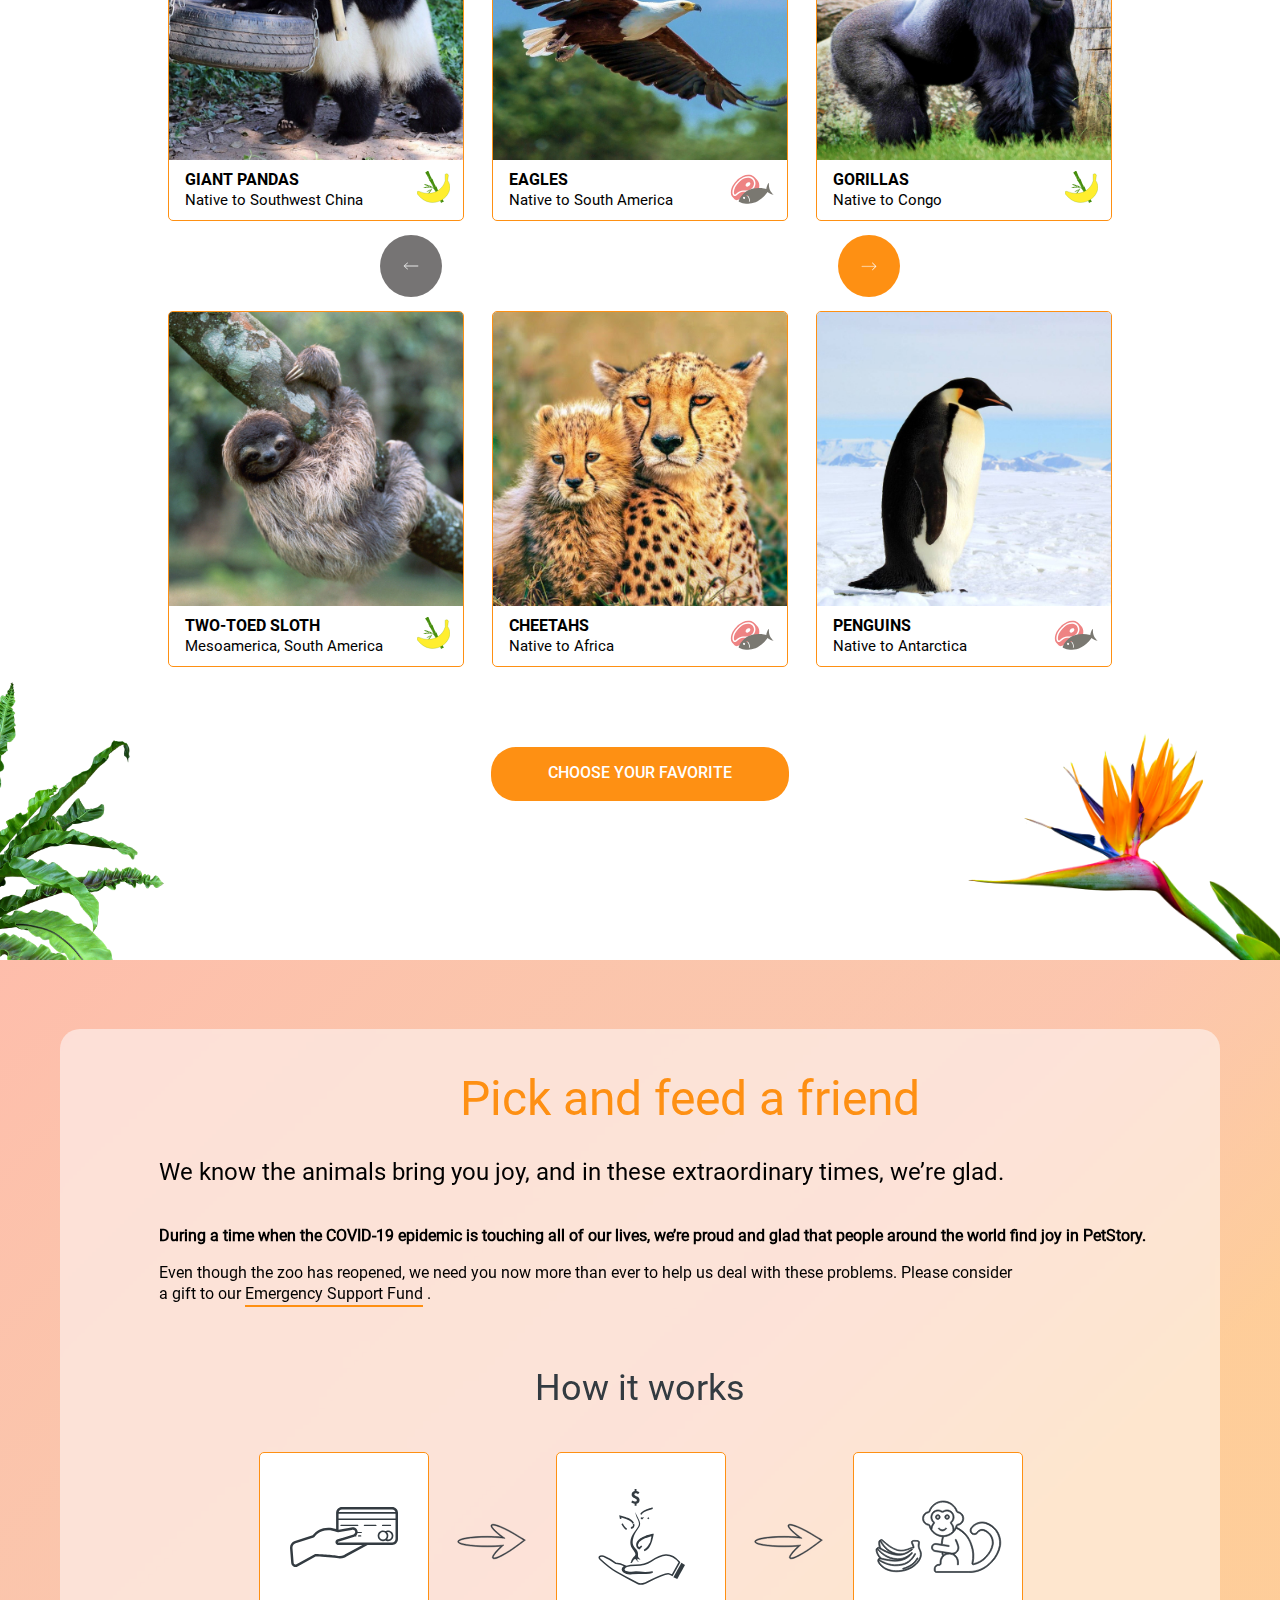
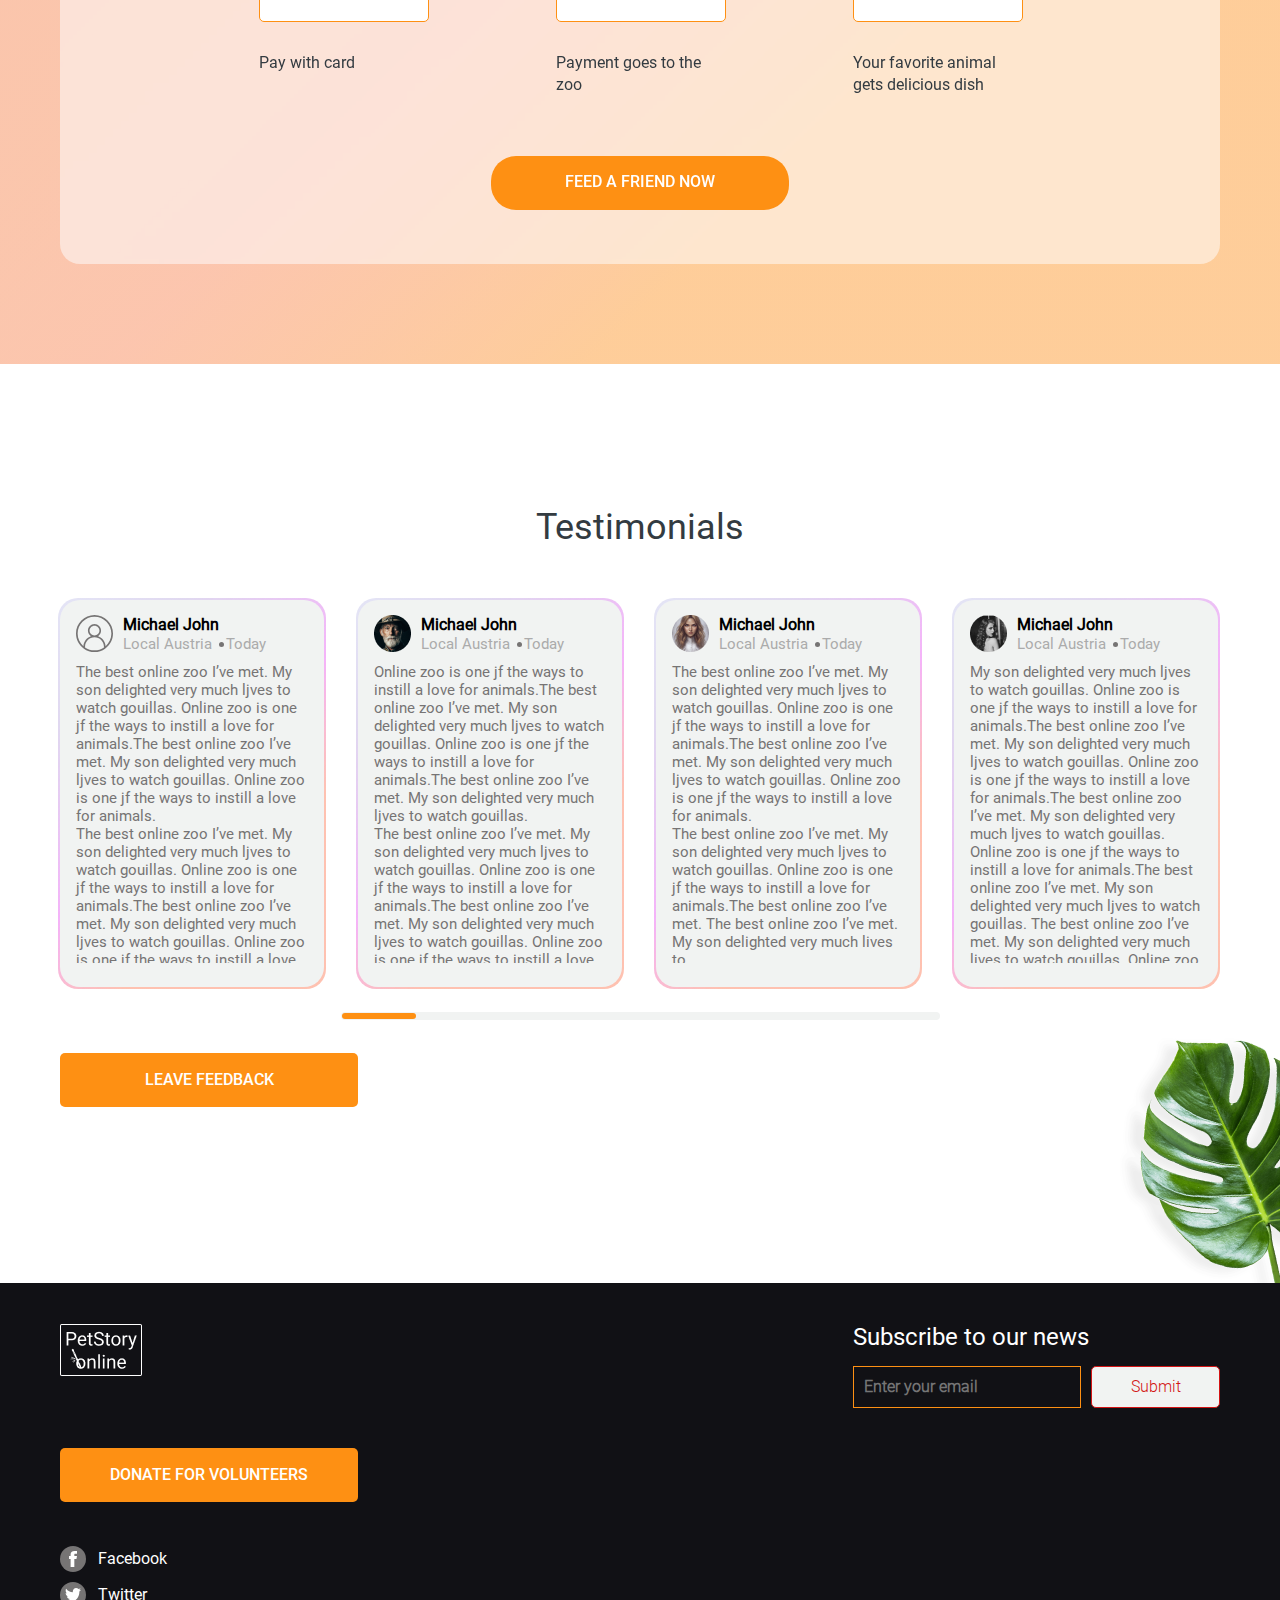
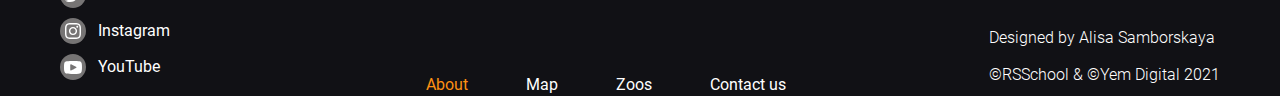
==== commit db154904: "feat: add popup alfa version" ====
--- a/pages/main/index.html
+++ b/pages/main/index.html
@@ -359,152 +359,171 @@
         <div class="container testimonials-container">
           <h3 class="testimonials-h3">Testimonials</h3>
           <div class="testimonials-content">
-            <div class="testimonials-cards">
-              <div class="testimonial-card">
-                <div class="card-inner-block">
-                  <div class="card-title">
-                    <img
-                      src="../../assets/icons/user-icon.svg"
-                      alt="user"
-                      class="user-avatar"
-                    />
-                    <div class="user-info">
-                      <h4 class="user-name">Michael John</h4>
-                      <p class="user-desc">
-                        Local Austria
-                        <span class="dot"></span>
-                        Today
-                      </p>
-                    </div>
-                  </div>
-                  <div class="user-text">
-                    <p>
-                      The best online zoo I’ve met. My son delighted very much
-                      ljves to watch gouillas. Online zoo is one jf the ways to
-                      instill a love for animals.The best online zoo I’ve met.
-                      My son delighted very much ljves to watch gouillas. Online
-                      zoo is one jf the ways to instill a love for animals.
-                    </p>
-                    <p>
-                      The best online zoo I’ve met. My son delighted very much
-                      ljves to watch gouillas. Online zoo is one jf the ways to
-                      instill a love for animals.The best online zoo I’ve met.
-                      My son delighted very much ljves to watch gouillas. Online
-                      zoo is one jf the ways to instill a love
-                    </p>
-                  </div>
-                </div>
-              </div>
-              <div class="testimonial-card">
-                <div class="card-inner-block">
-                  <div class="card-title">
-                    <img
-                      src="../../assets/images/user1.png"
-                      alt="user"
-                      class="user-avatar"
-                    />
-                    <div class="user-info">
-                      <h4 class="user-name">Michael John</h4>
-                      <p class="user-desc">
-                        Local Austria
-                        <span class="dot"></span>
-                        Today
-                      </p>
-                    </div>
-                  </div>
-                  <div class="user-text">
-                    <p>
-                      Online zoo is one jf the ways to instill a love for
-                      animals.The best online zoo I’ve met. My son delighted
-                      very much ljves to watch gouillas. Online zoo is one jf
-                      the ways to instill a love for animals.The best online zoo
-                      I’ve met. My son delighted very much ljves to watch
-                      gouillas.
-                    </p>
-                    <p>
-                      The best online zoo I’ve met. My son delighted very much
-                      ljves to watch gouillas. Online zoo is one jf the ways to
-                      instill a love for animals.The best online zoo I’ve met.
-                      My son delighted very much ljves to watch gouillas. Online
-                      zoo is one jf the ways to instill a love
-                    </p>
-                  </div>
-                </div>
-              </div>
-              <div class="testimonial-card">
-                <div class="card-inner-block">
-                  <div class="card-title">
-                    <img
-                      src="../../assets/images/user2.png"
-                      alt="user"
-                      class="user-avatar"
-                    />
-                    <div class="user-info">
-                      <h4 class="user-name">Michael John</h4>
-                      <p class="user-desc">
-                        Local Austria
-                        <span class="dot"></span>
-                        Today
-                      </p>
-                    </div>
-                  </div>
-                  <div class="user-text">
-                    <p>
-                      The best online zoo I’ve met. My son delighted very much
-                      ljves to watch gouillas. Online zoo is one jf the ways to
-                      instill a love for animals.The best online zoo I’ve met.
-                      My son delighted very much ljves to watch gouillas. Online
-                      zoo is one jf the ways to instill a love for animals.
-                    </p>
-                    <p>
-                      The best online zoo I’ve met. My son delighted very much
-                      ljves to watch gouillas. Online zoo is one jf the ways to
-                      instill a love for animals.The best online zoo I’ve met.
-                      The best online zoo I’ve met. My son delighted very much
-                      lives to
-                    </p>
-                  </div>
-                </div>
-              </div>
-              <div class="testimonial-card">
-                <div class="card-inner-block">
-                  <div class="card-title">
-                    <img
-                      src="../../assets/images/user3.png"
-                      alt="user"
-                      class="user-avatar"
-                    />
-                    <div class="user-info">
-                      <h4 class="user-name">Michael John</h4>
-                      <p class="user-desc">
-                        Local Austria
-                        <span class="dot"></span>
-                        Today
-                      </p>
-                    </div>
-                  </div>
-                  <div class="user-text">
-                    <p>
-                      My son delighted very much ljves to watch gouillas. Online
-                      zoo is one jf the ways to instill a love for animals.The
-                      best online zoo I’ve met. My son delighted very much ljves
-                      to watch gouillas. Online zoo is one jf the ways to
-                      instill a love for animals.The best online zoo I’ve met.
-                      My son delighted very much ljves to watch gouillas. Online
-                      zoo is one jf the ways to instill a love for animals.The
-                      best online zoo I’ve met. My son delighted very much ljves
-                      to watch gouillas. The best online zoo I’ve met. My son
-                      delighted very much lives to watch gouillas. Online zoo
-                    </p>
+            <div class="cards-slider">
+              <div class="testimonials-cards">
+                <div class="testimonial-card">
+                  <div class="card-inner-block">
+                    <div class="card-title">
+                      <img
+                        src="../../assets/icons/user-icon.svg"
+                        alt="user"
+                        class="user-avatar"
+                      />
+                      <div class="user-info">
+                        <h4 class="user-name">Michael John</h4>
+                        <p class="user-desc">
+                          Local Austria
+                          <span class="dot"></span>
+                          Today
+                        </p>
+                      </div>
+                    </div>
+                    <div class="text-block">
+                      <div class="user-text">
+                        <p>
+                          The best online zoo I’ve met. My son delighted very
+                          much ljves to watch gouillas. Online zoo is one jf the
+                          ways to instill a love for animals.The best online zoo
+                          I’ve met. My son delighted very much ljves to watch
+                          gouillas. Online zoo is one jf the ways to instill a
+                          love for animals.
+                        </p>
+                        <p>
+                          The best online zoo I’ve met. My son delighted very
+                          much ljves to watch gouillas. Online zoo is one jf the
+                          ways to instill a love for animals.The best online zoo
+                          I’ve met. My son delighted very much ljves to watch
+                          gouillas. Online zoo is one jf the ways to instill a
+                          love
+                        </p>
+                      </div>
+                    </div>
+                  </div>
+                </div>
+                <div class="testimonial-card">
+                  <div class="card-inner-block">
+                    <div class="card-title">
+                      <img
+                        src="../../assets/images/user1.png"
+                        alt="user"
+                        class="user-avatar"
+                      />
+                      <div class="user-info">
+                        <h4 class="user-name">Michael John</h4>
+                        <p class="user-desc">
+                          Local Austria
+                          <span class="dot"></span>
+                          Today
+                        </p>
+                      </div>
+                    </div>
+                    <div class="text-block">
+                      <div class="user-text">
+                        <p>
+                          Online zoo is one jf the ways to instill a love for
+                          animals.The best online zoo I’ve met. My son delighted
+                          very much ljves to watch gouillas. Online zoo is one
+                          jf the ways to instill a love for animals.The best
+                          online zoo I’ve met. My son delighted very much ljves
+                          to watch gouillas.
+                        </p>
+                        <p>
+                          The best online zoo I’ve met. My son delighted very
+                          much ljves to watch gouillas. Online zoo is one jf the
+                          ways to instill a love for animals.The best online zoo
+                          I’ve met. My son delighted very much ljves to watch
+                          gouillas. Online zoo is one jf the ways to instill a
+                          love
+                        </p>
+                      </div>
+                    </div>
+                  </div>
+                </div>
+                <div class="testimonial-card">
+                  <div class="card-inner-block">
+                    <div class="card-title">
+                      <img
+                        src="../../assets/images/user2.png"
+                        alt="user"
+                        class="user-avatar"
+                      />
+                      <div class="user-info">
+                        <h4 class="user-name">Michael John</h4>
+                        <p class="user-desc">
+                          Local Austria
+                          <span class="dot"></span>
+                          Today
+                        </p>
+                      </div>
+                    </div>
+                    <div class="text-block">
+                      <div class="user-text">
+                        <p>
+                          The best online zoo I’ve met. My son delighted very
+                          much ljves to watch gouillas. Online zoo is one jf the
+                          ways to instill a love for animals.The best online zoo
+                          I’ve met. My son delighted very much ljves to watch
+                          gouillas. Online zoo is one jf the ways to instill a
+                          love for animals.
+                        </p>
+                        <p>
+                          The best online zoo I’ve met. My son delighted very
+                          much ljves to watch gouillas. Online zoo is one jf the
+                          ways to instill a love for animals.The best online zoo
+                          I’ve met. The best online zoo I’ve met. My son
+                          delighted very much lives to
+                        </p>
+                      </div>
+                    </div>
+                  </div>
+                </div>
+                <div class="testimonial-card">
+                  <div class="card-inner-block">
+                    <div class="card-title">
+                      <img
+                        src="../../assets/images/user3.png"
+                        alt="user"
+                        class="user-avatar"
+                      />
+                      <div class="user-info">
+                        <h4 class="user-name">Michael John</h4>
+                        <p class="user-desc">
+                          Local Austria
+                          <span class="dot"></span>
+                          Today
+                        </p>
+                      </div>
+                    </div>
+                    <div class="text-block">
+                      <div class="user-text">
+                        <p>
+                          My son delighted very much ljves to watch gouillas.
+                          Online zoo is one jf the ways to instill a love for
+                          animals.The best online zoo I’ve met. My son delighted
+                          very much ljves to watch gouillas. Online zoo is one
+                          jf the ways to instill a love for animals.The best
+                          online zoo I’ve met. My son delighted very much ljves
+                          to watch gouillas. Online zoo is one jf the ways to
+                          instill a love for animals.The best online zoo I’ve
+                          met. My son delighted very much ljves to watch
+                          gouillas. The best online zoo I’ve met. My son
+                          delighted very much lives to watch gouillas. Online
+                          zoo
+                        </p>
+                      </div>
+                    </div>
                   </div>
                 </div>
               </div>
             </div>
-            <div class="scroller">
-              <div class="inner-scroller">
-                <div class="pointer"></div>
-              </div>
-            </div>
+            <input
+              type="range"
+              class="scroller"
+              min="0"
+              max="8"
+              step="1"
+              value="0"
+            />
             <button class="button button-square feedback-button">
               leave feedback
             </button>
@@ -609,5 +628,7 @@
     </footer>
     <script src="dropdownMenu.js"></script>
     <script src="slider.js"></script>
+    <script src="rangeSlider.js"></script>
+    <script src="popupWindow.js"></script>
   </body>
 </html>
--- a/pages/main/styles/styles.css
+++ b/pages/main/styles/styles.css
@@ -509,7 +509,9 @@
 
 .testimonials-cards {
   display: flex;
-  gap: 30px; }
+  gap: 30px;
+  position: absolute;
+  transition: 1s ease; }
 
 .testimonial-card {
   width: 268px;
@@ -519,12 +521,46 @@
   padding: 2px;
   box-sizing: border-box; }
 
+.popup-card {
+  width: 268px !important;
+  height: 391px !important;
+  margin: 0 auto;
+  position: absolute;
+  top: 300%;
+  left: 50%;
+  transform: translateY(-50%);
+  transform: translateX(-50%);
+  z-index: 200; }
+  .popup-card:before, .popup-card:after {
+    background: #fe9013;
+    content: "";
+    height: 2px;
+    top: -20px;
+    right: 0;
+    width: 30px; }
+  .popup-card:before {
+    position: absolute;
+    transform: rotate(225deg); }
+  .popup-card:after {
+    position: absolute;
+    transform: rotate(315deg); }
+  .popup-card:hover {
+    cursor: pointer; }
+
+.popup-card-colored {
+  background-color: #f1f3f2 !important; }
+
 .card-inner-block {
   background-color: #f1f3f2;
   width: 100%;
   height: 100%;
   border-radius: 20px;
   box-sizing: border-box; }
+
+.text-block {
+  width: 100%;
+  height: 80%;
+  overflow: hidden; }
 
 .card-title {
   display: flex;
@@ -585,21 +621,27 @@
   width: 599px;
   height: 8px;
   box-sizing: border-box;
-  background: linear-gradient(315.75deg, rgba(254, 189, 171, 0.74) 30.06%, rgba(243, 169, 248, 0.66) 50.74%, #e0d8f0 80.49%, #eaf7fe 127.9%, #eaf7fe 149.54%), linear-gradient(315.75deg, rgba(254, 189, 171, 0.74) 30.06%, rgba(243, 169, 248, 0.66) 50.74%, #e0d8f0 80.49%, #eaf7fe 127.9%, #eaf7fe 149.54%);
+  background: #f1f3f2;
   padding: 1px;
-  border-radius: 5px; }
-
-.inner-scroller {
-  width: 100%;
-  height: 100%;
-  background-color: #f1f3f2;
-  border-radius: 5px; }
-
-.pointer {
-  width: 115px;
-  height: 6px;
-  background-color: #fe9013;
-  border-radius: 5px; }
+  border-radius: 5px;
+  display: block;
+  -webkit-appearance: none; }
+  .scroller::-webkit-slider-thumb {
+    -webkit-appearance: none;
+    background-color: #fe9013;
+    width: 12.5%;
+    height: 6px;
+    border-radius: 5px;
+    cursor: pointer;
+    transition: 0.5s ease-in-out; }
+  .scroller::-webkit-slider-thumb:active {
+    transform: scale(1.5); }
+
+.cards-slider {
+  width: 1164px;
+  height: 393px;
+  overflow: hidden;
+  position: relative; }
 
 .feedback-button {
   align-self: flex-start;
@@ -800,6 +842,10 @@
   .friend-works-block {
     margin-top: 40px; }
 
+  .cards-slider {
+    width: 941px;
+    height: 393px; }
+
   .testimonial-card:nth-child(4) {
     display: none; }
 
@@ -983,6 +1029,10 @@
   .testimonials-content {
     margin-top: 30px; }
 
+  .cards-slider {
+    width: 602px;
+    height: 389px; }
+
   .testimonials-cards {
     flex-direction: column; }
 
@@ -1194,6 +1244,10 @@
   .testimonials-section {
     min-height: 645px; }
 
+  .cards-slider {
+    width: 302px;
+    height: 389px; }
+
   .testimonials-h3 {
     padding-top: 30px; }
 
